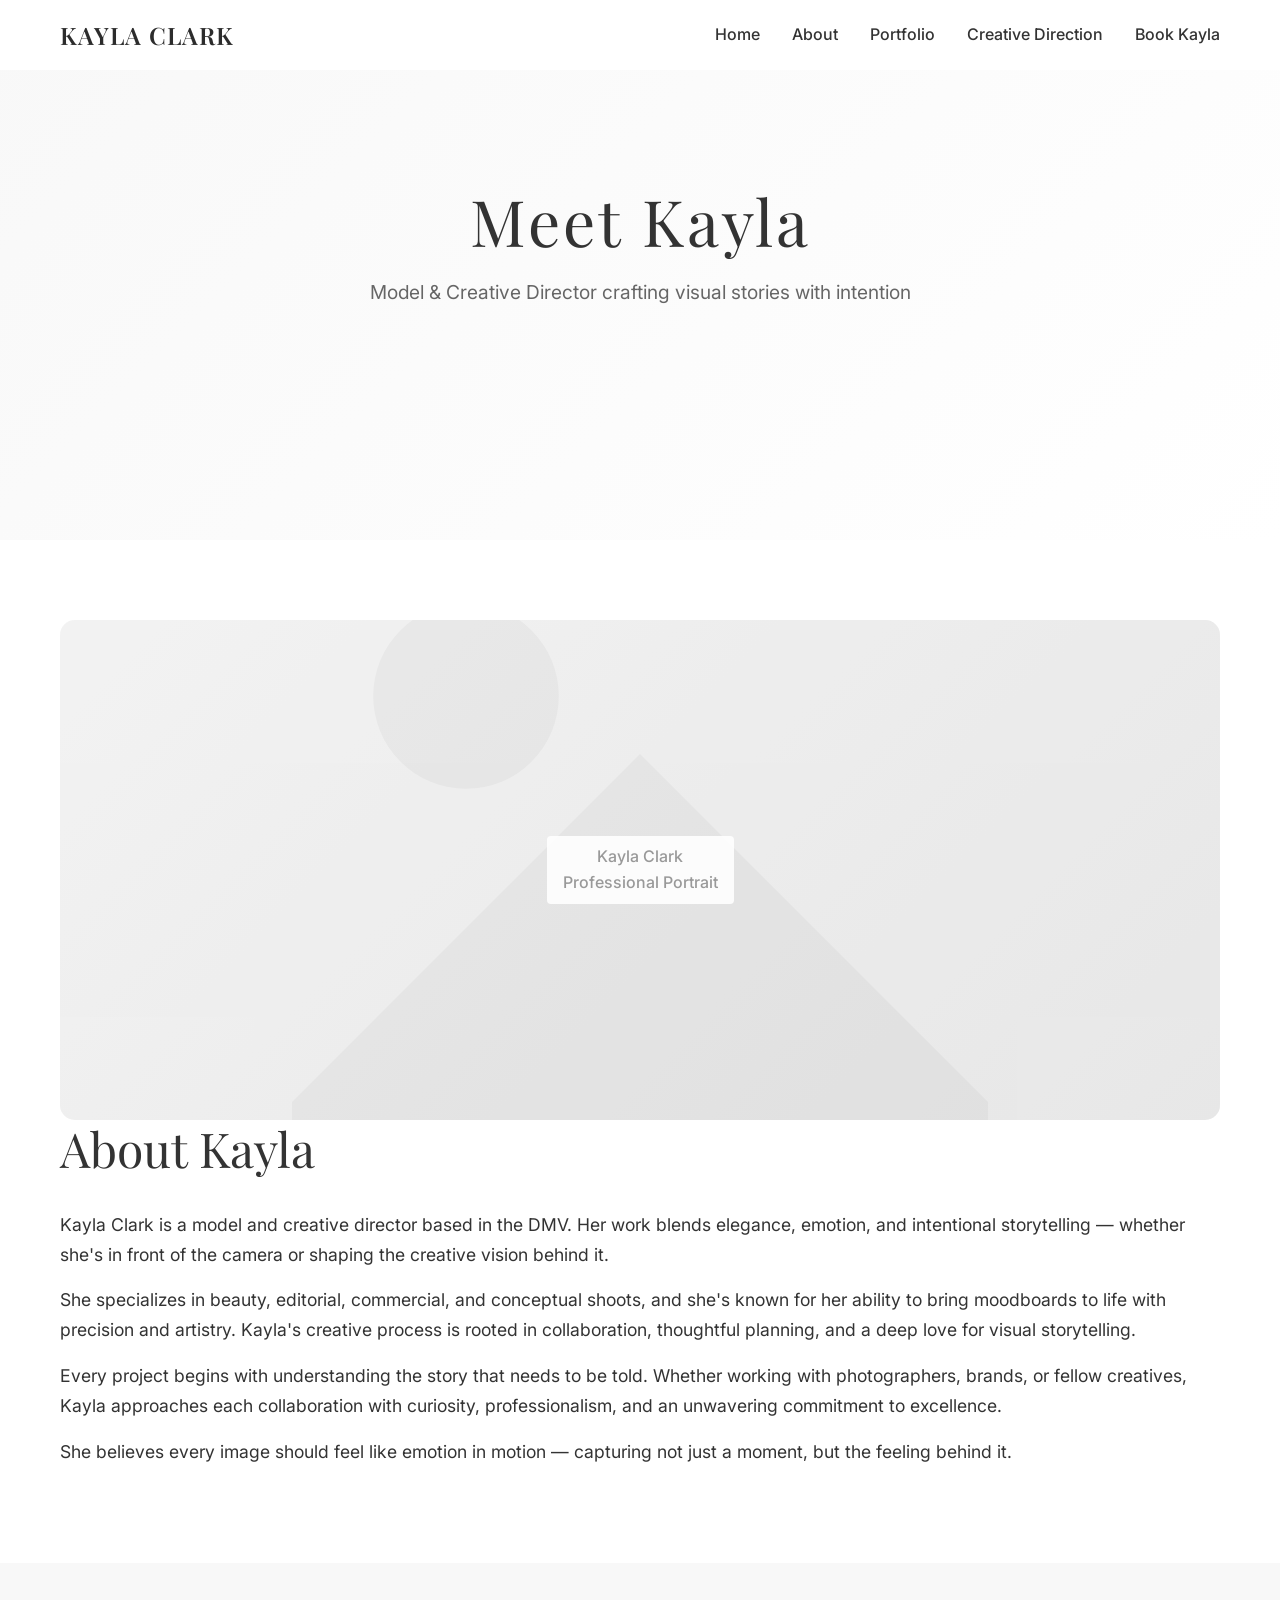
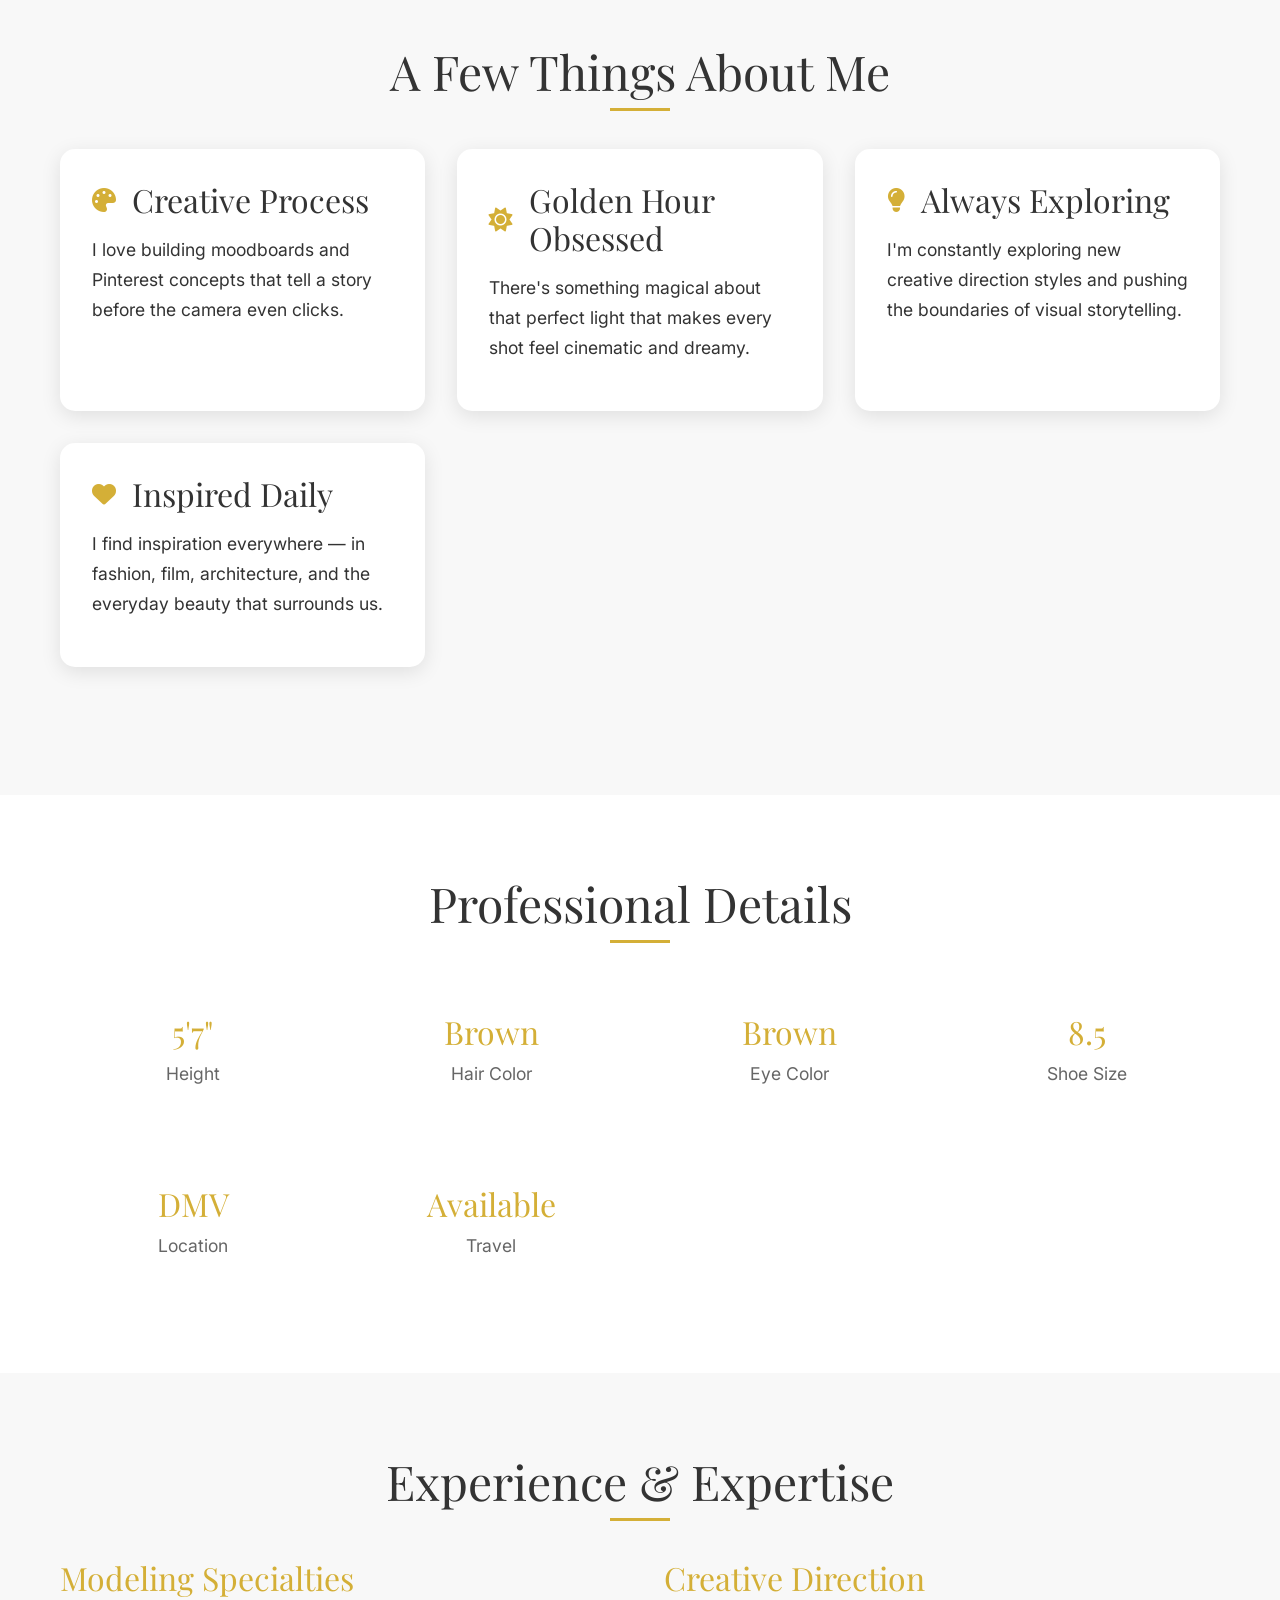
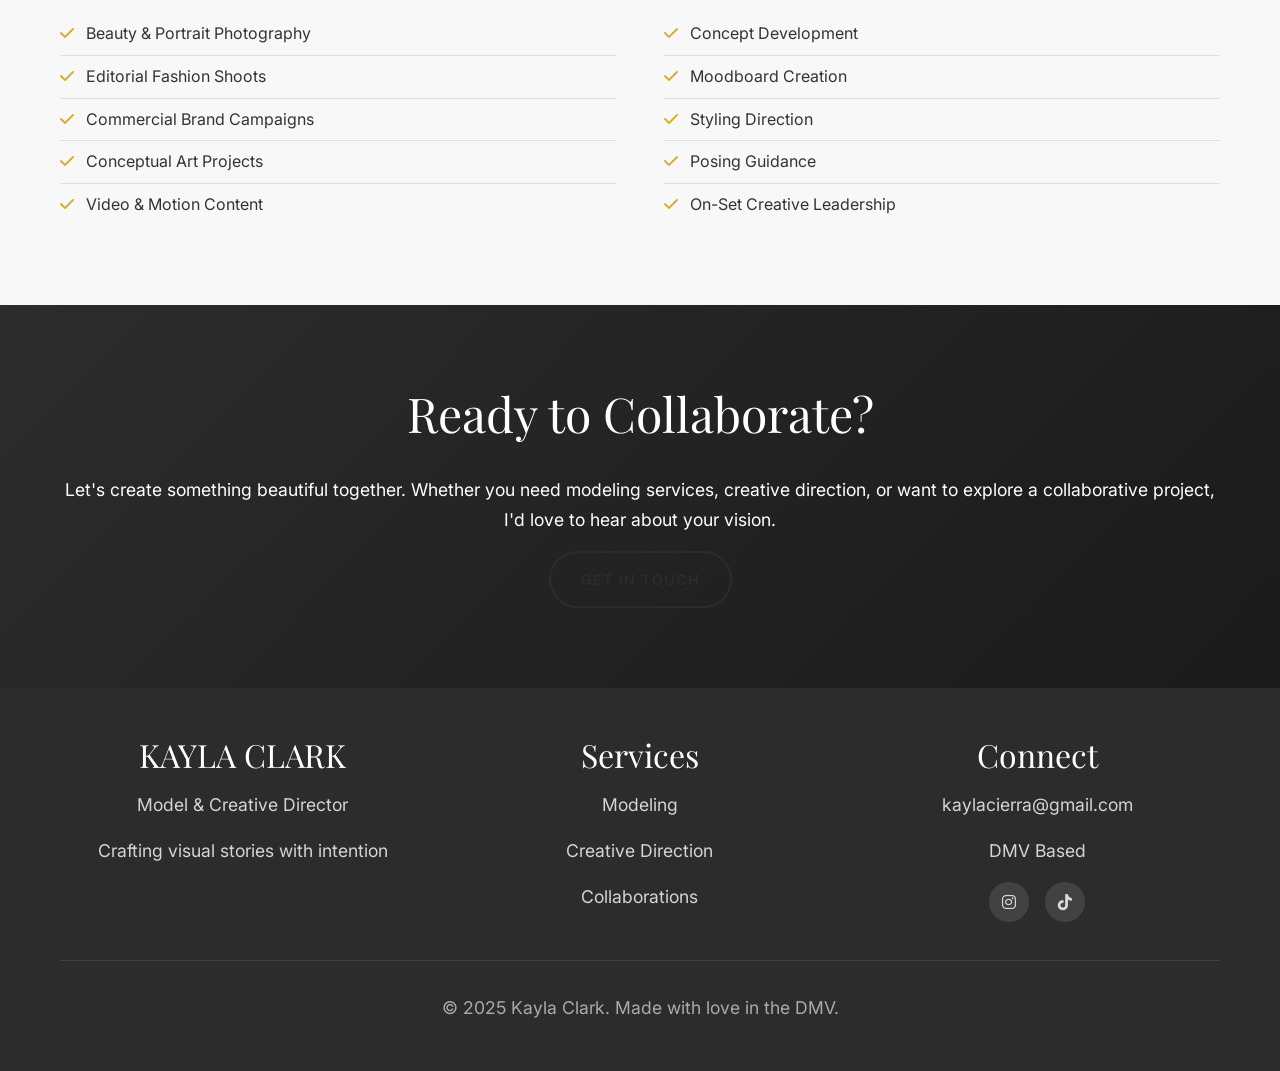
==== about.html @ c17584f4 "Add files via upload" ====
<!DOCTYPE html>
<html lang="en">
<head>
    <meta charset="UTF-8">
    <meta name="viewport" content="width=device-width, initial-scale=1.0">
    <title>About Kayla Clark - Model & Creative Director | DMV Based</title>
    <meta name="description" content="Meet Kayla Clark, a DMV-based model and creative director known for blending elegance, emotion, and intentional storytelling in every project.">
    
    <!-- Fonts -->
    <link rel="preconnect" href="https://fonts.googleapis.com">
    <link rel="preconnect" href="https://fonts.gstatic.com" crossorigin>
    <link href="https://fonts.googleapis.com/css2?family=Playfair+Display:wght@300;400;600;700&family=Inter:wght@300;400;500;600;700&display=swap" rel="stylesheet">
    
    <!-- Font Awesome -->
    <link rel="stylesheet" href="https://cdnjs.cloudflare.com/ajax/libs/font-awesome/6.4.0/css/all.min.css">
    
    <!-- GSAP -->
    <script src="https://cdnjs.cloudflare.com/ajax/libs/gsap/3.12.2/gsap.min.js"></script>
    <script src="https://cdnjs.cloudflare.com/ajax/libs/gsap/3.12.2/ScrollTrigger.min.js"></script>
    
    <!-- Styles -->
    <link rel="stylesheet" href="css/styles.css">
</head>
<body>
    <!-- Navigation -->
    <nav class="navbar">
        <div class="nav-container">
            <a href="index.html" class="logo">KAYLA CLARK</a>
            <ul class="nav-menu">
                <li><a href="index.html" class="nav-link">Home</a></li>
                <li><a href="about.html" class="nav-link active">About</a></li>
                <li><a href="portfolio.html" class="nav-link">Portfolio</a></li>
                <li><a href="creative-direction.html" class="nav-link">Creative Direction</a></li>
                <li><a href="index.html#contact" class="nav-link">Book Kayla</a></li>
            </ul>
            <div class="hamburger">
                <span></span>
                <span></span>
                <span></span>
            </div>
        </div>
    </nav>

    <!-- Hero Section -->
    <section class="hero" style="height: 60vh; background: linear-gradient(135deg, #f8f8f8 0%, #ffffff 100%);">
        <div class="hero-content">
            <h1 class="hero-title" style="font-size: clamp(2.5rem, 6vw, 4rem);">Meet Kayla</h1>
            <p class="hero-description">Model & Creative Director crafting visual stories with intention</p>
        </div>
    </section>

    <!-- About Content -->
    <section class="section">
        <div class="container">
            <div class="about-content fade-in">
                <div class="about-image">
                    <div class="placeholder-image" style="width: 100%; height: 500px;">
                        <span>Kayla Clark<br>Professional Portrait</span>
                    </div>
                </div>
                <div class="about-text">
                    <h2>About Kayla</h2>
                    <p>Kayla Clark is a model and creative director based in the DMV. Her work blends elegance, emotion, and intentional storytelling — whether she's in front of the camera or shaping the creative vision behind it.</p>
                    
                    <p>She specializes in beauty, editorial, commercial, and conceptual shoots, and she's known for her ability to bring moodboards to life with precision and artistry. Kayla's creative process is rooted in collaboration, thoughtful planning, and a deep love for visual storytelling.</p>
                    
                    <p>Every project begins with understanding the story that needs to be told. Whether working with photographers, brands, or fellow creatives, Kayla approaches each collaboration with curiosity, professionalism, and an unwavering commitment to excellence.</p>
                    
                    <p>She believes every image should feel like emotion in motion — capturing not just a moment, but the feeling behind it.</p>
                </div>
            </div>
        </div>
    </section>

    <!-- Fun Facts Section -->
    <section class="section" style="background: var(--secondary-color);">
        <div class="container">
            <div class="section-title fade-in">
                <h2>A Few Things About Me</h2>
            </div>
            <div class="fun-facts fade-in">
                <div style="display: grid; grid-template-columns: repeat(auto-fit, minmax(300px, 1fr)); gap: 2rem; margin-bottom: 3rem;">
                    <div style="background: white; padding: 2rem; border-radius: 15px; box-shadow: 0 5px 20px rgba(0,0,0,0.1);">
                        <div style="display: flex; align-items: center; margin-bottom: 1rem;">
                            <i class="fas fa-palette" style="font-size: 1.5rem; color: var(--accent-color); margin-right: 1rem;"></i>
                            <h3 style="margin: 0;">Creative Process</h3>
                        </div>
                        <p>I love building moodboards and Pinterest concepts that tell a story before the camera even clicks.</p>
                    </div>
                    
                    <div style="background: white; padding: 2rem; border-radius: 15px; box-shadow: 0 5px 20px rgba(0,0,0,0.1);">
                        <div style="display: flex; align-items: center; margin-bottom: 1rem;">
                            <i class="fas fa-sun" style="font-size: 1.5rem; color: var(--accent-color); margin-right: 1rem;"></i>
                            <h3 style="margin: 0;">Golden Hour Obsessed</h3>
                        </div>
                        <p>There's something magical about that perfect light that makes every shot feel cinematic and dreamy.</p>
                    </div>
                    
                    <div style="background: white; padding: 2rem; border-radius: 15px; box-shadow: 0 5px 20px rgba(0,0,0,0.1);">
                        <div style="display: flex; align-items: center; margin-bottom: 1rem;">
                            <i class="fas fa-lightbulb" style="font-size: 1.5rem; color: var(--accent-color); margin-right: 1rem;"></i>
                            <h3 style="margin: 0;">Always Exploring</h3>
                        </div>
                        <p>I'm constantly exploring new creative direction styles and pushing the boundaries of visual storytelling.</p>
                    </div>
                    
                    <div style="background: white; padding: 2rem; border-radius: 15px; box-shadow: 0 5px 20px rgba(0,0,0,0.1);">
                        <div style="display: flex; align-items: center; margin-bottom: 1rem;">
                            <i class="fas fa-heart" style="font-size: 1.5rem; color: var(--accent-color); margin-right: 1rem;"></i>
                            <h3 style="margin: 0;">Inspired Daily</h3>
                        </div>
                        <p>I find inspiration everywhere — in fashion, film, architecture, and the everyday beauty that surrounds us.</p>
                    </div>
                </div>
            </div>
        </div>
    </section>

    <!-- Stats Section -->
    <section class="section">
        <div class="container">
            <div class="section-title fade-in">
                <h2>Professional Details</h2>
            </div>
            <div class="stats-grid fade-in">
                <div style="display: grid; grid-template-columns: repeat(auto-fit, minmax(250px, 1fr)); gap: 2rem; text-align: center;">
                    <div style="padding: 2rem;">
                        <h3 style="color: var(--accent-color); font-size: 2rem; margin-bottom: 0.5rem;">5'7"</h3>
                        <p style="color: var(--text-light); margin: 0;">Height</p>
                    </div>
                    <div style="padding: 2rem;">
                        <h3 style="color: var(--accent-color); font-size: 2rem; margin-bottom: 0.5rem;">Brown</h3>
                        <p style="color: var(--text-light); margin: 0;">Hair Color</p>
                    </div>
                    <div style="padding: 2rem;">
                        <h3 style="color: var(--accent-color); font-size: 2rem; margin-bottom: 0.5rem;">Brown</h3>
                        <p style="color: var(--text-light); margin: 0;">Eye Color</p>
                    </div>
                    <div style="padding: 2rem;">
                        <h3 style="color: var(--accent-color); font-size: 2rem; margin-bottom: 0.5rem;">8.5</h3>
                        <p style="color: var(--text-light); margin: 0;">Shoe Size</p>
                    </div>
                    <div style="padding: 2rem;">
                        <h3 style="color: var(--accent-color); font-size: 2rem; margin-bottom: 0.5rem;">DMV</h3>
                        <p style="color: var(--text-light); margin: 0;">Location</p>
                    </div>
                    <div style="padding: 2rem;">
                        <h3 style="color: var(--accent-color); font-size: 2rem; margin-bottom: 0.5rem;">Available</h3>
                        <p style="color: var(--text-light); margin: 0;">Travel</p>
                    </div>
                </div>
            </div>
        </div>
    </section>

    <!-- Experience Section -->
    <section class="section" style="background: var(--secondary-color);">
        <div class="container">
            <div class="section-title fade-in">
                <h2>Experience & Expertise</h2>
            </div>
            <div class="experience-content fade-in">
                <div style="display: grid; grid-template-columns: repeat(auto-fit, minmax(300px, 1fr)); gap: 3rem;">
                    <div>
                        <h3 style="color: var(--accent-color); margin-bottom: 1rem;">Modeling Specialties</h3>
                        <ul style="list-style: none; padding: 0;">
                            <li style="padding: 0.5rem 0; border-bottom: 1px solid #e0e0e0;">
                                <i class="fas fa-check" style="color: var(--accent-color); margin-right: 0.5rem;"></i>
                                Beauty & Portrait Photography
                            </li>
                            <li style="padding: 0.5rem 0; border-bottom: 1px solid #e0e0e0;">
                                <i class="fas fa-check" style="color: var(--accent-color); margin-right: 0.5rem;"></i>
                                Editorial Fashion Shoots
                            </li>
                            <li style="padding: 0.5rem 0; border-bottom: 1px solid #e0e0e0;">
                                <i class="fas fa-check" style="color: var(--accent-color); margin-right: 0.5rem;"></i>
                                Commercial Brand Campaigns
                            </li>
                            <li style="padding: 0.5rem 0; border-bottom: 1px solid #e0e0e0;">
                                <i class="fas fa-check" style="color: var(--accent-color); margin-right: 0.5rem;"></i>
                                Conceptual Art Projects
                            </li>
                            <li style="padding: 0.5rem 0;">
                                <i class="fas fa-check" style="color: var(--accent-color); margin-right: 0.5rem;"></i>
                                Video & Motion Content
                            </li>
                        </ul>
                    </div>
                    
                    <div>
                        <h3 style="color: var(--accent-color); margin-bottom: 1rem;">Creative Direction</h3>
                        <ul style="list-style: none; padding: 0;">
                            <li style="padding: 0.5rem 0; border-bottom: 1px solid #e0e0e0;">
                                <i class="fas fa-check" style="color: var(--accent-color); margin-right: 0.5rem;"></i>
                                Concept Development
                            </li>
                            <li style="padding: 0.5rem 0; border-bottom: 1px solid #e0e0e0;">
                                <i class="fas fa-check" style="color: var(--accent-color); margin-right: 0.5rem;"></i>
                                Moodboard Creation
                            </li>
                            <li style="padding: 0.5rem 0; border-bottom: 1px solid #e0e0e0;">
                                <i class="fas fa-check" style="color: var(--accent-color); margin-right: 0.5rem;"></i>
                                Styling Direction
                            </li>
                            <li style="padding: 0.5rem 0; border-bottom: 1px solid #e0e0e0;">
                                <i class="fas fa-check" style="color: var(--accent-color); margin-right: 0.5rem;"></i>
                                Posing Guidance
                            </li>
                            <li style="padding: 0.5rem 0;">
                                <i class="fas fa-check" style="color: var(--accent-color); margin-right: 0.5rem;"></i>
                                On-Set Creative Leadership
                            </li>
                        </ul>
                    </div>
                </div>
            </div>
        </div>
    </section>

    <!-- Call to Action -->
    <section class="section cta">
        <div class="container">
            <div class="fade-in">
                <h2>Ready to Collaborate?</h2>
                <p>Let's create something beautiful together. Whether you need modeling services, creative direction, or want to explore a collaborative project, I'd love to hear about your vision.</p>
                <a href="index.html#contact" class="btn btn-outline">Get In Touch</a>
            </div>
        </div>
    </section>

    <!-- Footer -->
    <footer class="footer">
        <div class="container">
            <div class="footer-content">
                <div class="footer-section">
                    <h3>KAYLA CLARK</h3>
                    <p>Model & Creative Director</p>
                    <p>Crafting visual stories with intention</p>
                </div>
                <div class="footer-section">
                    <h3>Services</h3>
                    <p><a href="portfolio.html">Modeling</a></p>
                    <p><a href="creative-direction.html">Creative Direction</a></p>
                    <p><a href="index.html#contact">Collaborations</a></p>
                </div>
                <div class="footer-section">
                    <h3>Connect</h3>
                    <p><a href="mailto:kaylacierra@gmail.com">kaylacierra@gmail.com</a></p>
                    <p>DMV Based</p>
                    <div class="social-links">
                        <a href="https://instagram.com/kaylacierra" target="_blank" class="social-link">
                            <i class="fab fa-instagram"></i>
                        </a>
                        <a href="https://tiktok.com/@kaylacierra" target="_blank" class="social-link">
                            <i class="fab fa-tiktok"></i>
                        </a>
                    </div>
                </div>
            </div>
            <div class="footer-bottom">
                <p>&copy; 2025 Kayla Clark. Made with love in the DMV.</p>
            </div>
        </div>
    </footer>

    <!-- JavaScript -->
    <script src="js/main.js"></script>
</body>
</html>
---- css/styles.css ----
/* Kayla Clark - Model & Creative Director Website Styles */

/* CSS Reset and Base Styles */
* {
    margin: 0;
    padding: 0;
    box-sizing: border-box;
}

:root {
    /* Color Palette - Elegant and Modern */
    --primary-color: #2c2c2c;
    --secondary-color: #f8f8f8;
    --accent-color: #d4af37;
    --text-dark: #333;
    --text-light: #666;
    --white: #ffffff;
    --black: #000000;
    
    /* Typography */
    --font-primary: 'Playfair Display', serif;
    --font-secondary: 'Inter', sans-serif;
    
    /* Spacing */
    --section-padding: 80px 0;
    --container-padding: 0 20px;
    
    /* Transitions */
    --transition-smooth: all 0.3s cubic-bezier(0.4, 0, 0.2, 1);
    --transition-slow: all 0.6s cubic-bezier(0.4, 0, 0.2, 1);
}

/* Typography */
body {
    font-family: var(--font-secondary);
    line-height: 1.6;
    color: var(--text-dark);
    overflow-x: hidden;
}

h1, h2, h3, h4, h5, h6 {
    font-family: var(--font-primary);
    font-weight: 400;
    line-height: 1.2;
    margin-bottom: 1rem;
}

h1 { font-size: clamp(2.5rem, 5vw, 4rem); }
h2 { font-size: clamp(2rem, 4vw, 3rem); }
h3 { font-size: clamp(1.5rem, 3vw, 2rem); }

p {
    margin-bottom: 1rem;
    font-size: 1.1rem;
    line-height: 1.7;
}

/* Smooth Scrolling */
html {
    scroll-behavior: smooth;
}

/* Container */
.container {
    max-width: 1200px;
    margin: 0 auto;
    padding: var(--container-padding);
}

/* Navigation */
.navbar {
    position: fixed;
    top: 0;
    width: 100%;
    background: rgba(255, 255, 255, 0.95);
    backdrop-filter: blur(10px);
    z-index: 1000;
    transition: var(--transition-smooth);
    padding: 1rem 0;
}

.navbar.scrolled {
    background: rgba(255, 255, 255, 0.98);
    box-shadow: 0 2px 20px rgba(0, 0, 0, 0.1);
}

.nav-container {
    display: flex;
    justify-content: space-between;
    align-items: center;
    max-width: 1200px;
    margin: 0 auto;
    padding: 0 20px;
}

.logo {
    font-family: var(--font-primary);
    font-size: 1.5rem;
    font-weight: 600;
    color: var(--primary-color);
    text-decoration: none;
    letter-spacing: 1px;
}

.nav-menu {
    display: flex;
    list-style: none;
    gap: 2rem;
}

.nav-link {
    text-decoration: none;
    color: var(--text-dark);
    font-weight: 500;
    transition: var(--transition-smooth);
    position: relative;
}

.nav-link:hover {
    color: var(--accent-color);
}

.nav-link::after {
    content: '';
    position: absolute;
    bottom: -5px;
    left: 0;
    width: 0;
    height: 2px;
    background: var(--accent-color);
    transition: var(--transition-smooth);
}

.nav-link:hover::after {
    width: 100%;
}

/* Mobile Menu */
.hamburger {
    display: none;
    flex-direction: column;
    cursor: pointer;
    gap: 4px;
}

.hamburger span {
    width: 25px;
    height: 3px;
    background: var(--primary-color);
    transition: var(--transition-smooth);
}

/* Hero Section */
.hero {
    height: 100vh;
    display: flex;
    align-items: center;
    justify-content: center;
    position: relative;
    background: linear-gradient(135deg, var(--secondary-color) 0%, #ffffff 100%);
    overflow: hidden;
}

.hero-content {
    text-align: center;
    z-index: 2;
    max-width: 800px;
    padding: 0 20px;
}

.hero-title {
    font-size: clamp(3rem, 8vw, 6rem);
    font-weight: 300;
    letter-spacing: 3px;
    margin-bottom: 1rem;
    opacity: 0;
    transform: translateY(50px);
    animation: fadeInUp 1s ease-out 0.5s forwards;
}

.hero-subtitle {
    font-size: clamp(1.2rem, 3vw, 1.8rem);
    color: var(--text-light);
    margin-bottom: 1rem;
    opacity: 0;
    transform: translateY(30px);
    animation: fadeInUp 1s ease-out 0.8s forwards;
}

.hero-description {
    font-size: 1.2rem;
    color: var(--text-light);
    margin-bottom: 3rem;
    opacity: 0;
    transform: translateY(30px);
    animation: fadeInUp 1s ease-out 1.1s forwards;
}

.hero-buttons {
    display: flex;
    gap: 1.5rem;
    justify-content: center;
    flex-wrap: wrap;
    opacity: 0;
    transform: translateY(30px);
    animation: fadeInUp 1s ease-out 1.4s forwards;
}

/* Buttons */
.btn {
    display: inline-block;
    padding: 15px 30px;
    text-decoration: none;
    border-radius: 50px;
    font-weight: 600;
    text-transform: uppercase;
    letter-spacing: 1px;
    transition: var(--transition-smooth);
    border: 2px solid transparent;
    cursor: pointer;
    font-size: 0.9rem;
}

.btn-primary {
    background: var(--primary-color);
    color: var(--white);
    border-color: var(--primary-color);
}

.btn-primary:hover {
    background: transparent;
    color: var(--primary-color);
    transform: translateY(-2px);
    box-shadow: 0 10px 30px rgba(44, 44, 44, 0.3);
}

.btn-outline {
    background: transparent;
    color: var(--primary-color);
    border-color: var(--primary-color);
}

.btn-outline:hover {
    background: var(--primary-color);
    color: var(--white);
    transform: translateY(-2px);
    box-shadow: 0 10px 30px rgba(44, 44, 44, 0.3);
}

/* Sections */
.section {
    padding: var(--section-padding);
}

.section-title {
    text-align: center;
    margin-bottom: 3rem;
    position: relative;
}

.section-title::after {
    content: '';
    position: absolute;
    bottom: -10px;
    left: 50%;
    transform: translateX(-50%);
    width: 60px;
    height: 3px;
    background: var(--accent-color);
}

/* Featured Work Grid */
.work-grid {
    display: grid;
    grid-template-columns: repeat(auto-fit, minmax(300px, 1fr));
    gap: 2rem;
    margin-bottom: 3rem;
}

.work-item {
    position: relative;
    overflow: hidden;
    border-radius: 10px;
    aspect-ratio: 4/5;
    cursor: pointer;
    transition: var(--transition-smooth);
}

.work-item:hover {
    transform: translateY(-10px);
    box-shadow: 0 20px 40px rgba(0, 0, 0, 0.2);
}

.work-item img {
    width: 100%;
    height: 100%;
    object-fit: cover;
    transition: var(--transition-slow);
}

.work-item:hover img {
    transform: scale(1.1);
}

.work-overlay {
    position: absolute;
    top: 0;
    left: 0;
    right: 0;
    bottom: 0;
    background: linear-gradient(to bottom, transparent 0%, rgba(0, 0, 0, 0.8) 100%);
    display: flex;
    align-items: flex-end;
    padding: 2rem;
    opacity: 0;
    transition: var(--transition-smooth);
}

.work-item:hover .work-overlay {
    opacity: 1;
}

.work-info h3 {
    color: var(--white);
    margin-bottom: 0.5rem;
}

.work-info p {
    color: rgba(255, 255, 255, 0.8);
    font-size: 0.9rem;
}

/* About Preview */
.about-preview {
    background: var(--secondary-color);
}

.about-content {
    display: grid;
    grid-template-columns: 1fr 1fr;
    gap: 4rem;
    align-items: center;
}

.about-text h2 {
    margin-bottom: 2rem;
}

.about-image {
    position: relative;
    overflow: hidden;
    border-radius: 15px;
}

.about-image img {
    width: 100%;
    height: 500px;
    object-fit: cover;
    transition: var(--transition-slow);
}

.about-image:hover img {
    transform: scale(1.05);
}

/* Creative Direction Preview */
.creative-preview {
    text-align: center;
}

.creative-content {
    max-width: 600px;
    margin: 0 auto;
}

/* Call to Action */
.cta {
    background: linear-gradient(135deg, var(--primary-color) 0%, #1a1a1a 100%);
    color: var(--white);
    text-align: center;
}

.cta h2 {
    color: var(--white);
    margin-bottom: 2rem;
}

/* Footer */
.footer {
    background: var(--primary-color);
    color: var(--white);
    text-align: center;
    padding: 3rem 0 2rem;
}

.footer-content {
    display: grid;
    grid-template-columns: repeat(auto-fit, minmax(250px, 1fr));
    gap: 2rem;
    margin-bottom: 2rem;
}

.footer-section h3 {
    color: var(--white);
    margin-bottom: 1rem;
}

.footer-section p,
.footer-section a {
    color: rgba(255, 255, 255, 0.8);
    text-decoration: none;
    transition: var(--transition-smooth);
}

.footer-section a:hover {
    color: var(--accent-color);
}

.social-links {
    display: flex;
    gap: 1rem;
    justify-content: center;
    margin-top: 1rem;
}

.social-link {
    display: inline-block;
    width: 40px;
    height: 40px;
    background: rgba(255, 255, 255, 0.1);
    border-radius: 50%;
    display: flex;
    align-items: center;
    justify-content: center;
    transition: var(--transition-smooth);
}

.social-link:hover {
    background: var(--accent-color);
    transform: translateY(-3px);
}

.footer-bottom {
    border-top: 1px solid rgba(255, 255, 255, 0.1);
    padding-top: 2rem;
    color: rgba(255, 255, 255, 0.6);
}

/* Animations */
@keyframes fadeInUp {
    to {
        opacity: 1;
        transform: translateY(0);
    }
}

@keyframes fadeIn {
    to {
        opacity: 1;
    }
}

/* Scroll Animations */
.fade-in {
    opacity: 0;
    transform: translateY(30px);
    transition: var(--transition-slow);
}

.fade-in.visible {
    opacity: 1;
    transform: translateY(0);
}

/* Responsive Design */
@media (max-width: 768px) {
    .hamburger {
        display: flex;
    }
    
    .nav-menu {
        position: fixed;
        top: 100%;
        left: 0;
        width: 100%;
        background: var(--white);
        flex-direction: column;
        padding: 2rem;
        box-shadow: 0 5px 20px rgba(0, 0, 0, 0.1);
        transform: translateY(-100%);
        opacity: 0;
        visibility: hidden;
        transition: var(--transition-smooth);
    }
    
    .nav-menu.active {
        transform: translateY(0);
        opacity: 1;
        visibility: visible;
    }
    
    .hero-buttons {
        flex-direction: column;
        align-items: center;
    }
    
    .about-content {
        grid-template-columns: 1fr;
        gap: 2rem;
    }
    
    .work-grid {
        grid-template-columns: 1fr;
    }
    
    .footer-content {
        grid-template-columns: 1fr;
        text-align: center;
    }
}

@media (max-width: 480px) {
    :root {
        --container-padding: 0 15px;
        --section-padding: 60px 0;
    }
    
    .hero-title {
        letter-spacing: 1px;
    }
    
    .btn {
        padding: 12px 25px;
        font-size: 0.8rem;
    }
}

/* Portfolio Gallery Styles */
.portfolio-grid {
    display: grid;
    grid-template-columns: repeat(auto-fit, minmax(350px, 1fr));
    gap: 2rem;
    margin-bottom: 3rem;
}

.portfolio-item {
    position: relative;
    overflow: hidden;
    border-radius: 15px;
    aspect-ratio: 3/4;
    cursor: pointer;
    transition: var(--transition-smooth);
    background: var(--secondary-color);
}

.portfolio-item:hover {
    transform: translateY(-5px);
    box-shadow: 0 15px 35px rgba(0, 0, 0, 0.15);
}

.portfolio-item img {
    width: 100%;
    height: 100%;
    object-fit: cover;
    transition: var(--transition-slow);
}

.portfolio-item:hover img {
    transform: scale(1.08);
}

/* Lightbox Modal */
.lightbox {
    display: none;
    position: fixed;
    top: 0;
    left: 0;
    width: 100%;
    height: 100%;
    background: rgba(0, 0, 0, 0.9);
    z-index: 2000;
    justify-content: center;
    align-items: center;
}

.lightbox.active {
    display: flex;
}

.lightbox-content {
    position: relative;
    max-width: 90%;
    max-height: 90%;
}

.lightbox img {
    width: 100%;
    height: 100%;
    object-fit: contain;
    border-radius: 10px;
}

.lightbox-close {
    position: absolute;
    top: -40px;
    right: 0;
    color: var(--white);
    font-size: 2rem;
    cursor: pointer;
    transition: var(--transition-smooth);
}

.lightbox-close:hover {
    color: var(--accent-color);
}

/* Contact Form */
.contact-form {
    max-width: 600px;
    margin: 0 auto;
    background: var(--white);
    padding: 3rem;
    border-radius: 15px;
    box-shadow: 0 10px 30px rgba(0, 0, 0, 0.1);
}

.form-group {
    margin-bottom: 2rem;
}

.form-group label {
    display: block;
    margin-bottom: 0.5rem;
    font-weight: 600;
    color: var(--text-dark);
}

.form-group input,
.form-group select,
.form-group textarea {
    width: 100%;
    padding: 15px;
    border: 2px solid #e0e0e0;
    border-radius: 8px;
    font-size: 1rem;
    transition: var(--transition-smooth);
    font-family: var(--font-secondary);
}

.form-group input:focus,
.form-group select:focus,
.form-group textarea:focus {
    outline: none;
    border-color: var(--accent-color);
    box-shadow: 0 0 0 3px rgba(212, 175, 55, 0.1);
}

.form-group textarea {
    resize: vertical;
    min-height: 120px;
}

/* Loading Animation */
.loading {
    display: inline-block;
    width: 20px;
    height: 20px;
    border: 3px solid rgba(255, 255, 255, 0.3);
    border-radius: 50%;
    border-top-color: var(--white);
    animation: spin 1s ease-in-out infinite;
}

@keyframes spin {
    to {
        transform: rotate(360deg);
    }
}

/* Video Background */
.video-background {
    position: absolute;
    top: 0;
    left: 0;
    width: 100%;
    height: 100%;
    overflow: hidden;
    z-index: 1;
}

.video-background video {
    width: 100%;
    height: 100%;
    object-fit: cover;
    opacity: 0.3;
}

/* Image Placeholders */
.placeholder-image {
    background: linear-gradient(135deg, #f0f0f0 0%, #e0e0e0 100%);
    display: flex;
    align-items: center;
    justify-content: center;
    color: #999;
    font-size: 1rem;
    text-align: center;
    position: relative;
    overflow: hidden;
}

.placeholder-image::before {
    content: '';
    position: absolute;
    top: 0;
    left: 0;
    right: 0;
    bottom: 0;
    background: url('data:image/svg+xml,<svg xmlns="http://www.w3.org/2000/svg" viewBox="0 0 100 100"><rect width="100" height="100" fill="%23f8f8f8"/><circle cx="35" cy="35" r="8" fill="%23ddd"/><polygon points="20,70 50,40 80,70 80,80 20,80" fill="%23ddd"/></svg>') center/cover;
    opacity: 0.3;
}

.placeholder-image span {
    position: relative;
    z-index: 1;
    background: rgba(255,255,255,0.9);
    padding: 0.5rem 1rem;
    border-radius: 4px;
    font-weight: 500;
}

/* Utility Classes */
.text-center { text-align: center; }
.text-left { text-align: left; }
.text-right { text-align: right; }

.mb-1 { margin-bottom: 1rem; }
.mb-2 { margin-bottom: 2rem; }
.mb-3 { margin-bottom: 3rem; }

.mt-1 { margin-top: 1rem; }
.mt-2 { margin-top: 2rem; }
.mt-3 { margin-top: 3rem; }

.hidden { display: none; }
.visible { display: block; }
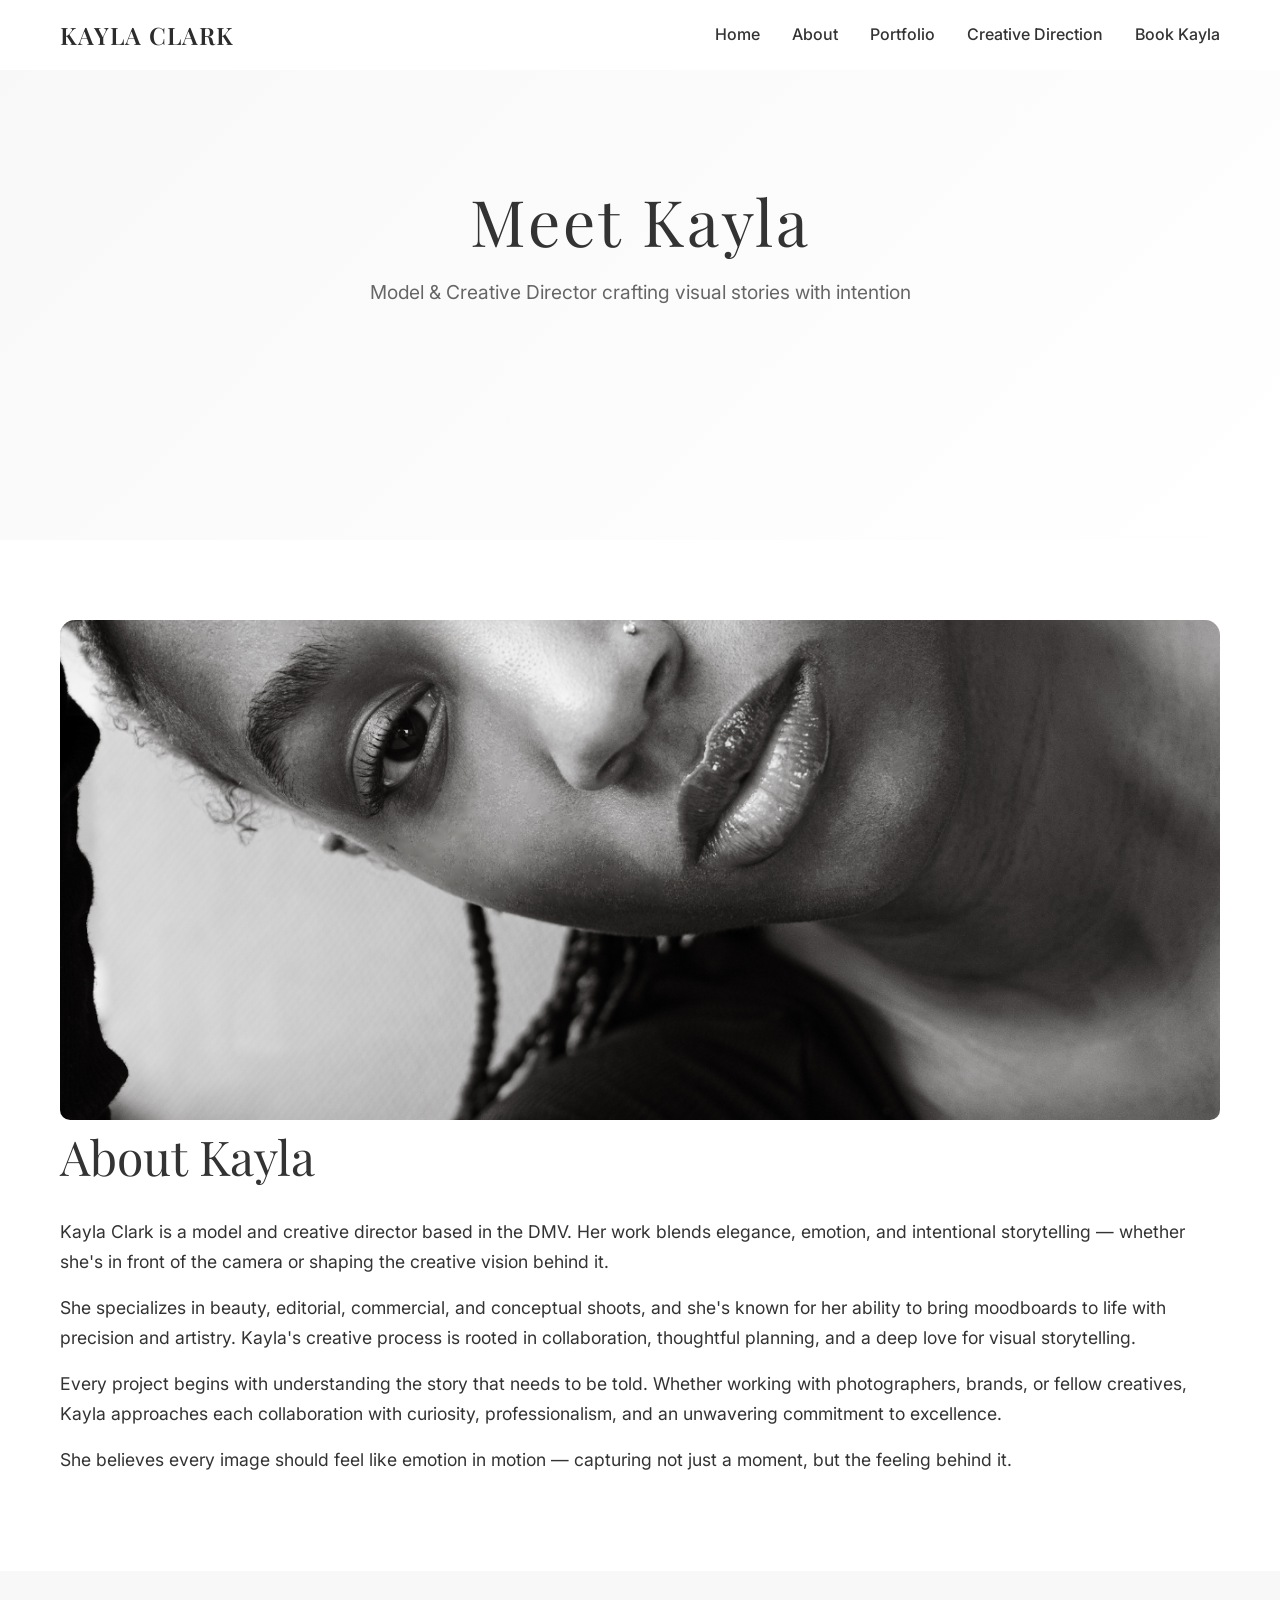
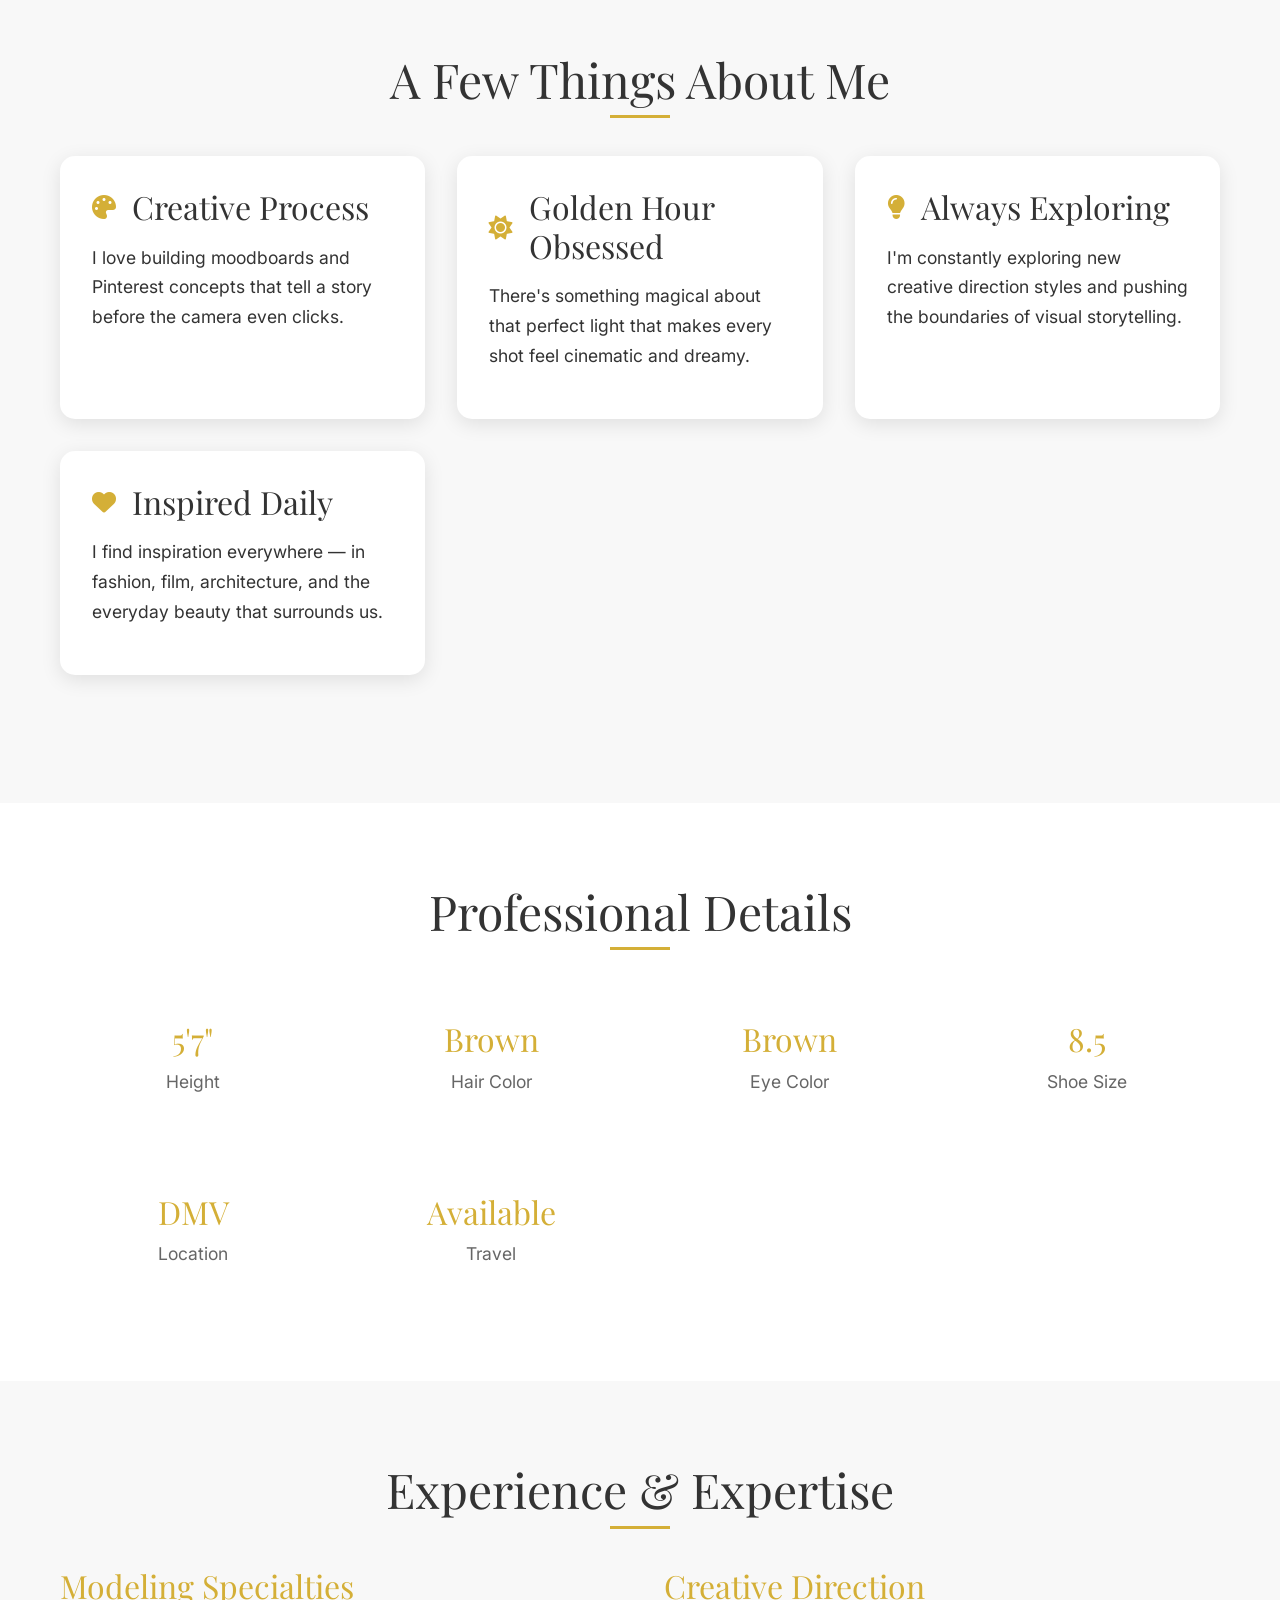
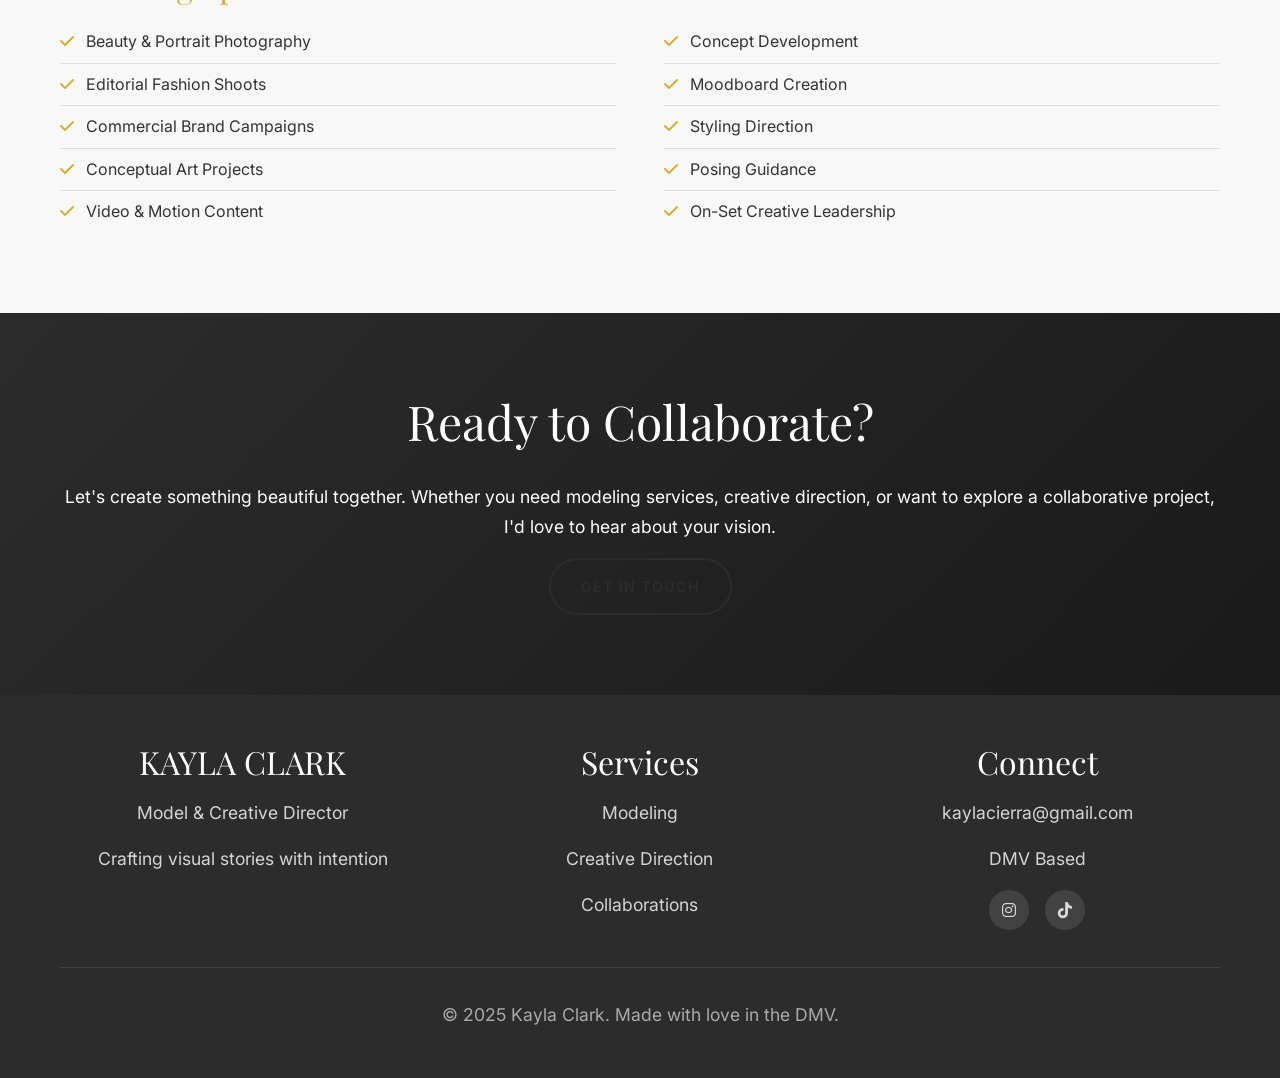
==== commit 3fc446b9: "Replace placeholder divs with actual img tags for all pages Co-authored-by: curtpdc <251252679+curtp" ====
--- a/about.html
+++ b/about.html
@@ -54,9 +54,7 @@
         <div class="container">
             <div class="about-content fade-in">
                 <div class="about-image">
-                    <div class="placeholder-image" style="width: 100%; height: 500px;">
-                        <span>Kayla Clark<br>Professional Portrait</span>
-                    </div>
+                    <img src="images/portfolio/IMG_8813.PNG" alt="Kayla Clark - Professional Portrait" style="width: 100%; height: 500px; object-fit: cover; border-radius: 10px;">
                 </div>
                 <div class="about-text">
                     <h2>About Kayla</h2>
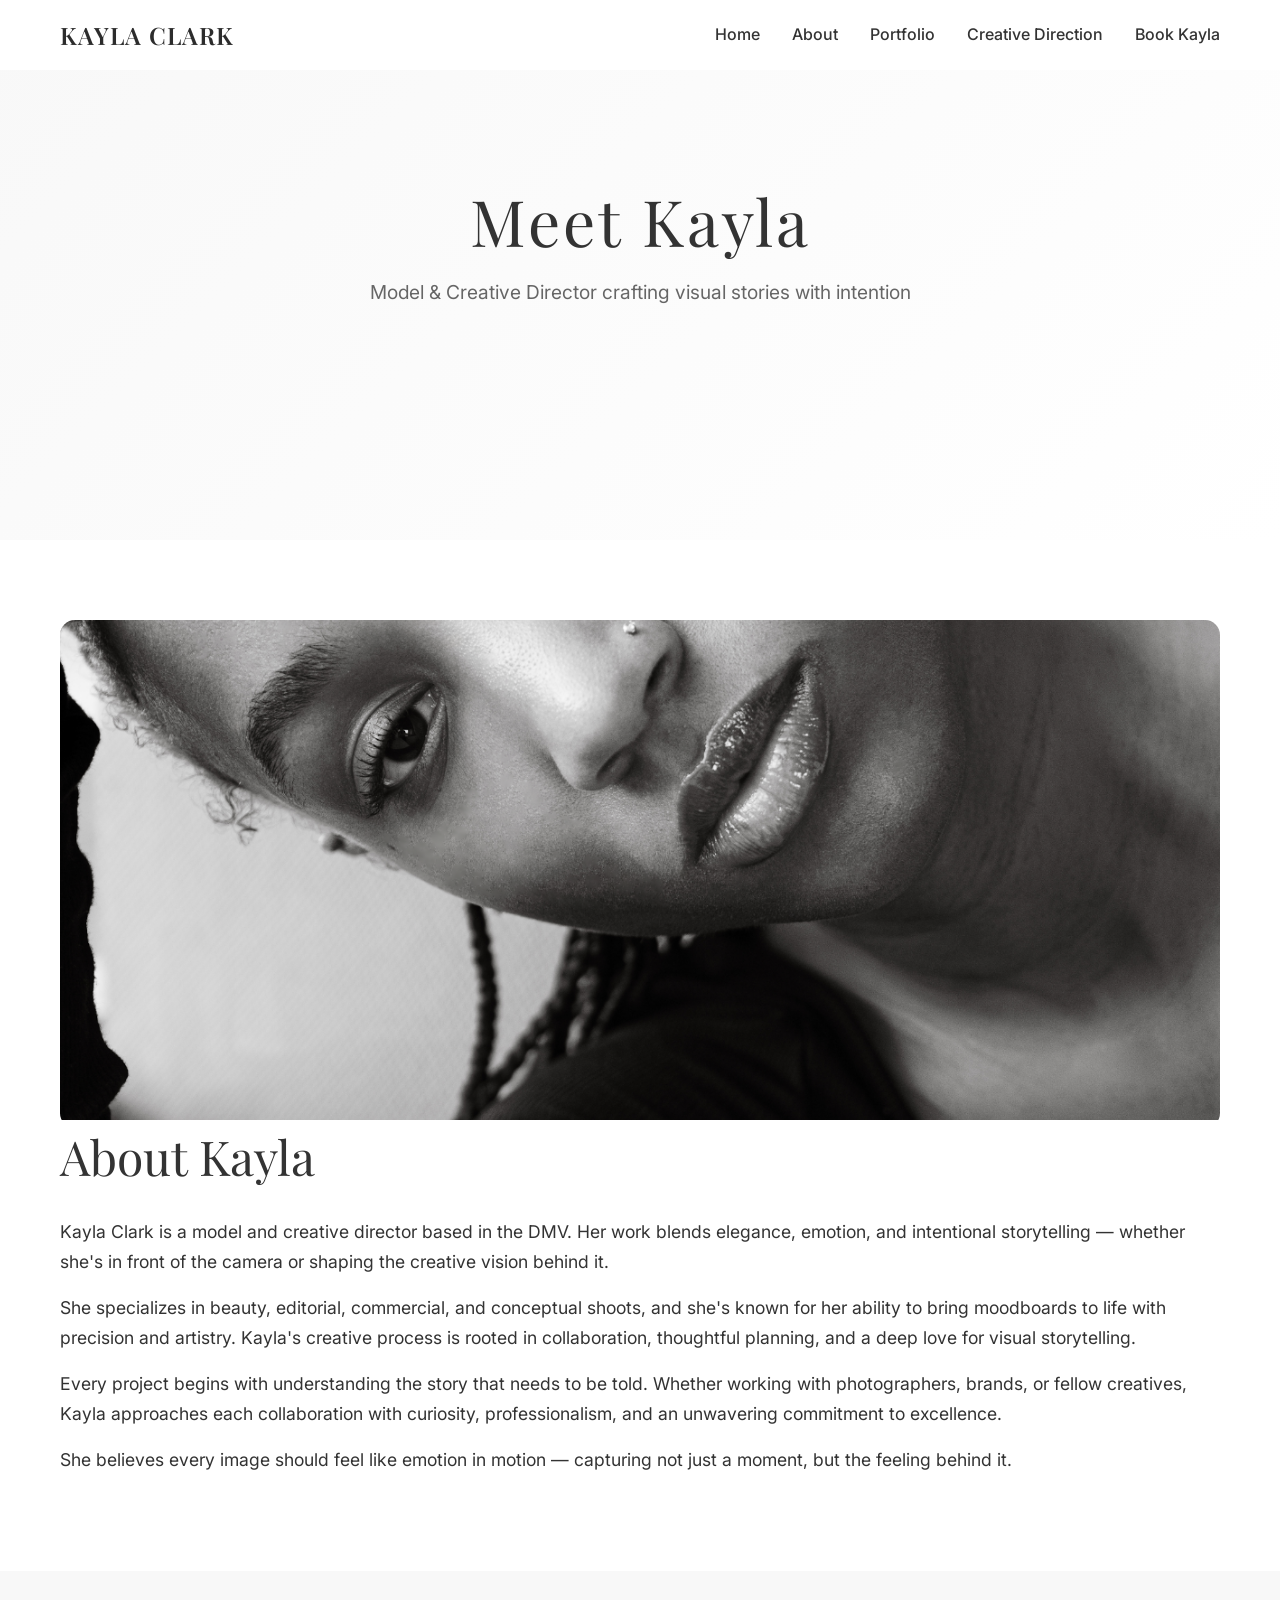
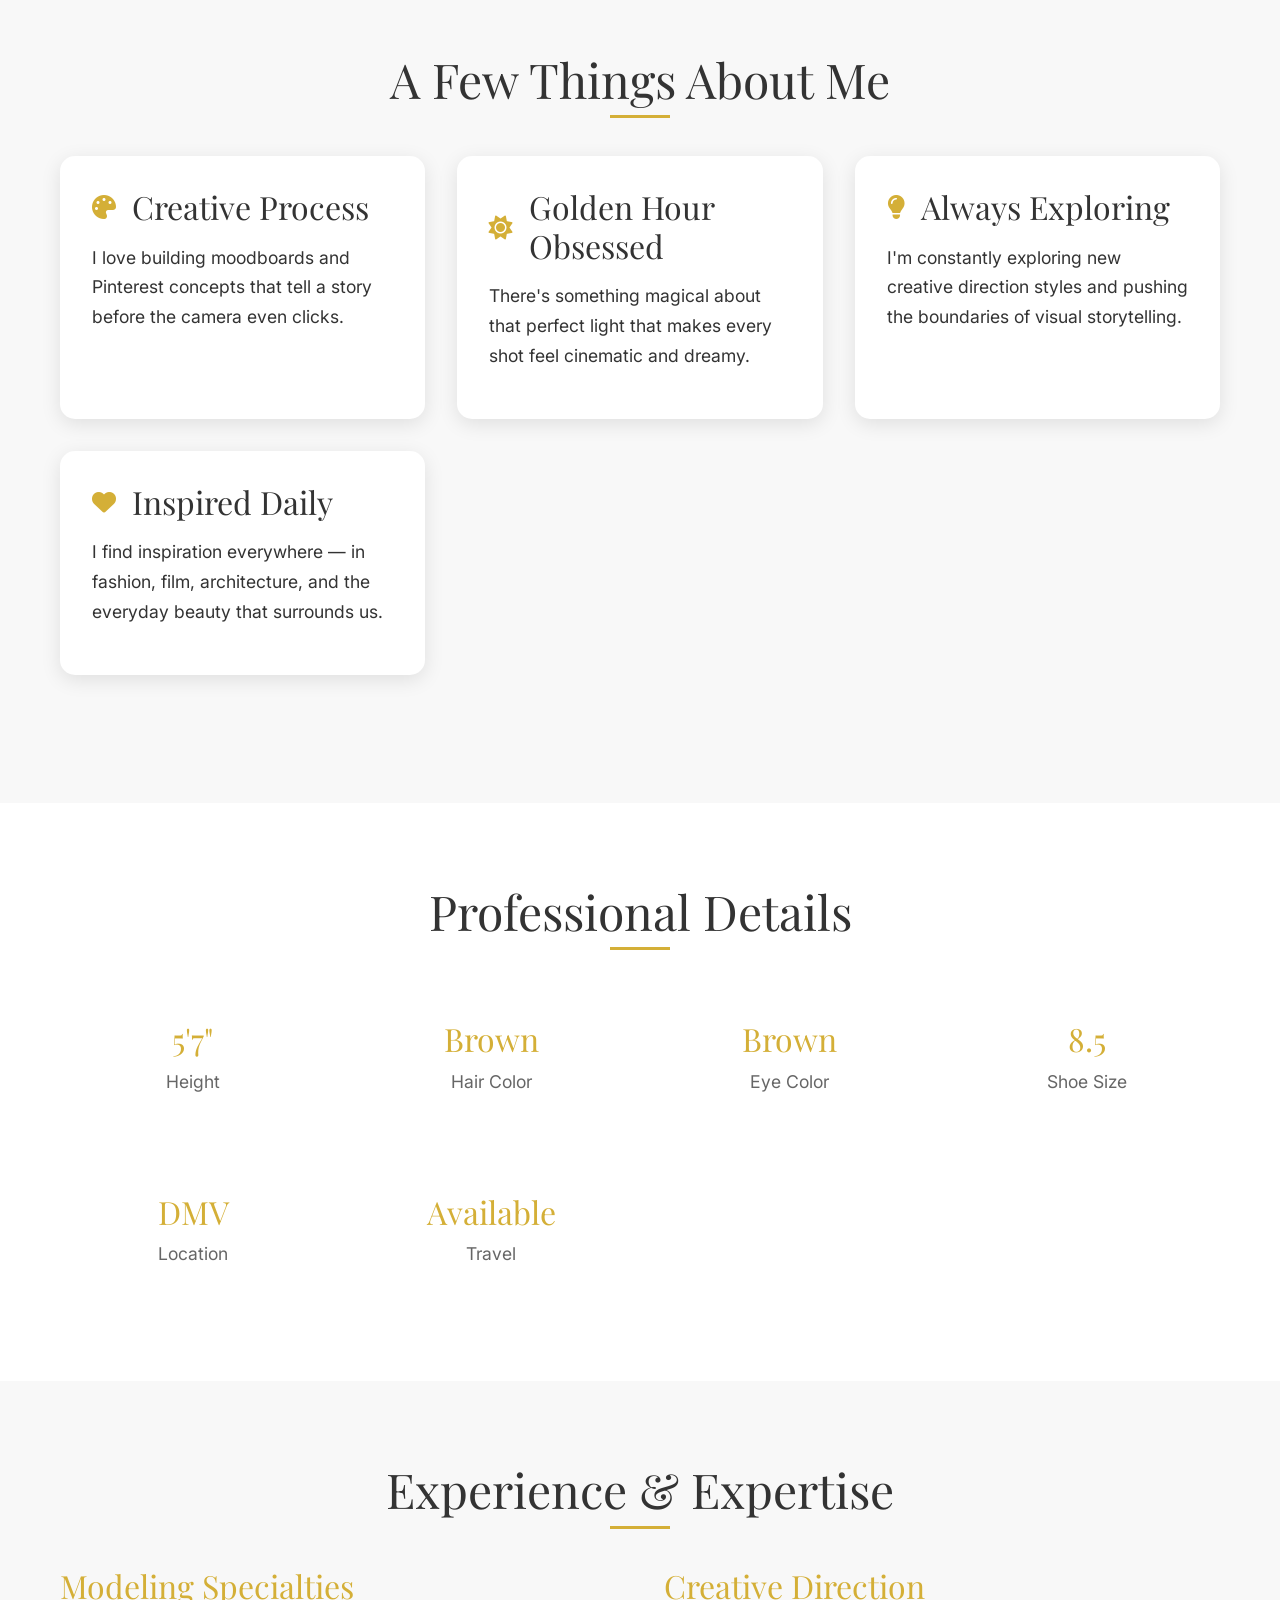
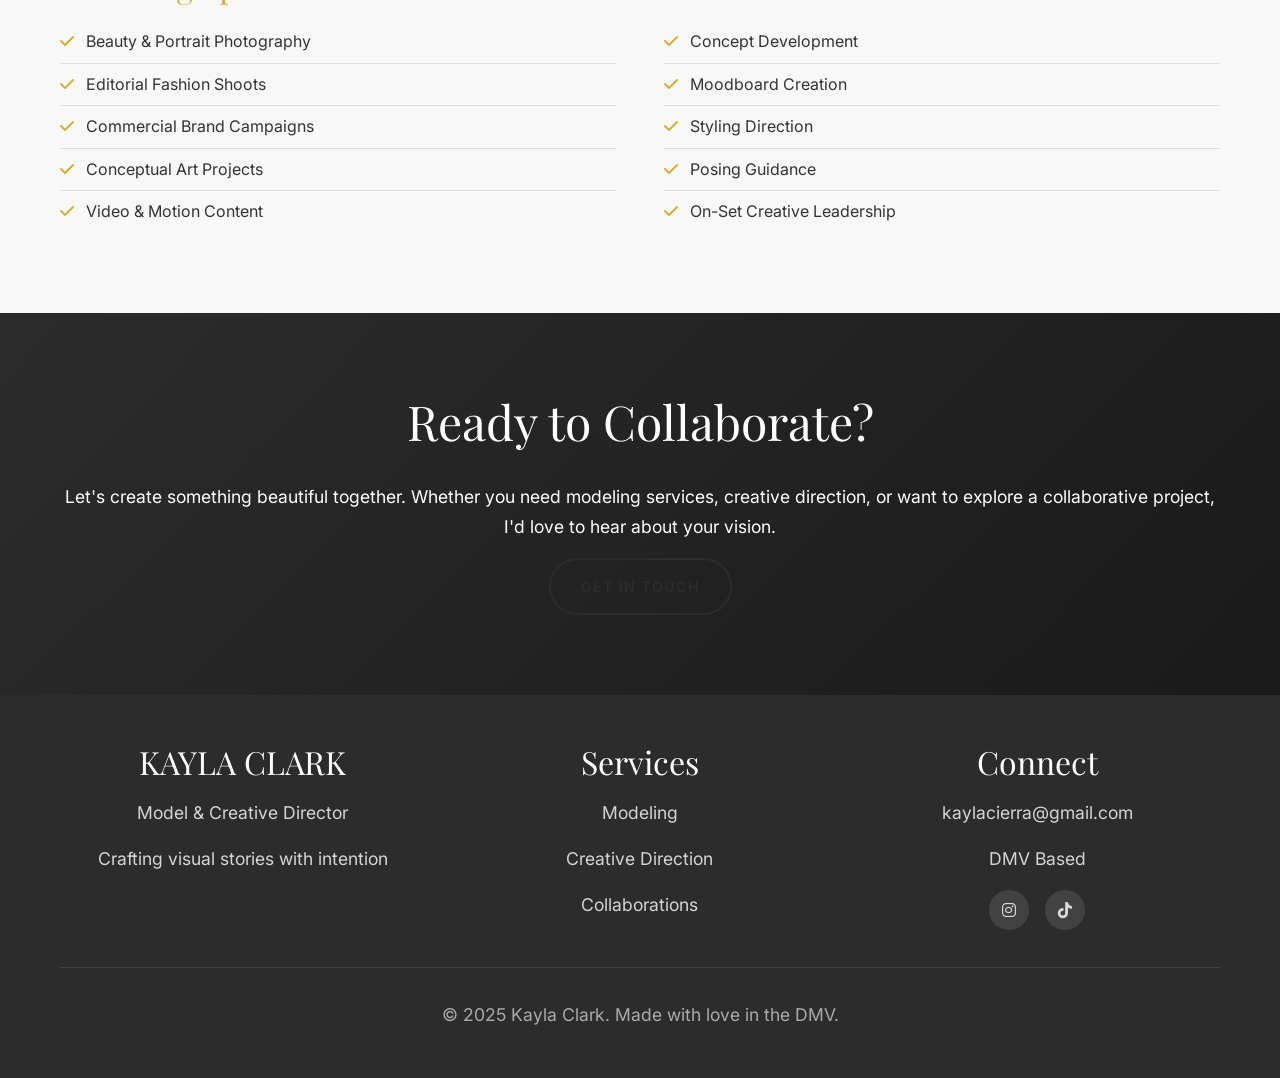
==== commit 20c78837: "Remove inline styles from about.html, use existing CSS classes Co-authored-by: curtpdc <251252679+cu" ====
--- a/about.html
+++ b/about.html
@@ -54,7 +54,7 @@
         <div class="container">
             <div class="about-content fade-in">
                 <div class="about-image">
-                    <img src="images/portfolio/IMG_8813.PNG" alt="Kayla Clark - Professional Portrait" style="width: 100%; height: 500px; object-fit: cover; border-radius: 10px;">
+                    <img src="images/portfolio/IMG_8813.PNG" alt="Kayla Clark - Professional Portrait">
                 </div>
                 <div class="about-text">
                     <h2>About Kayla</h2>
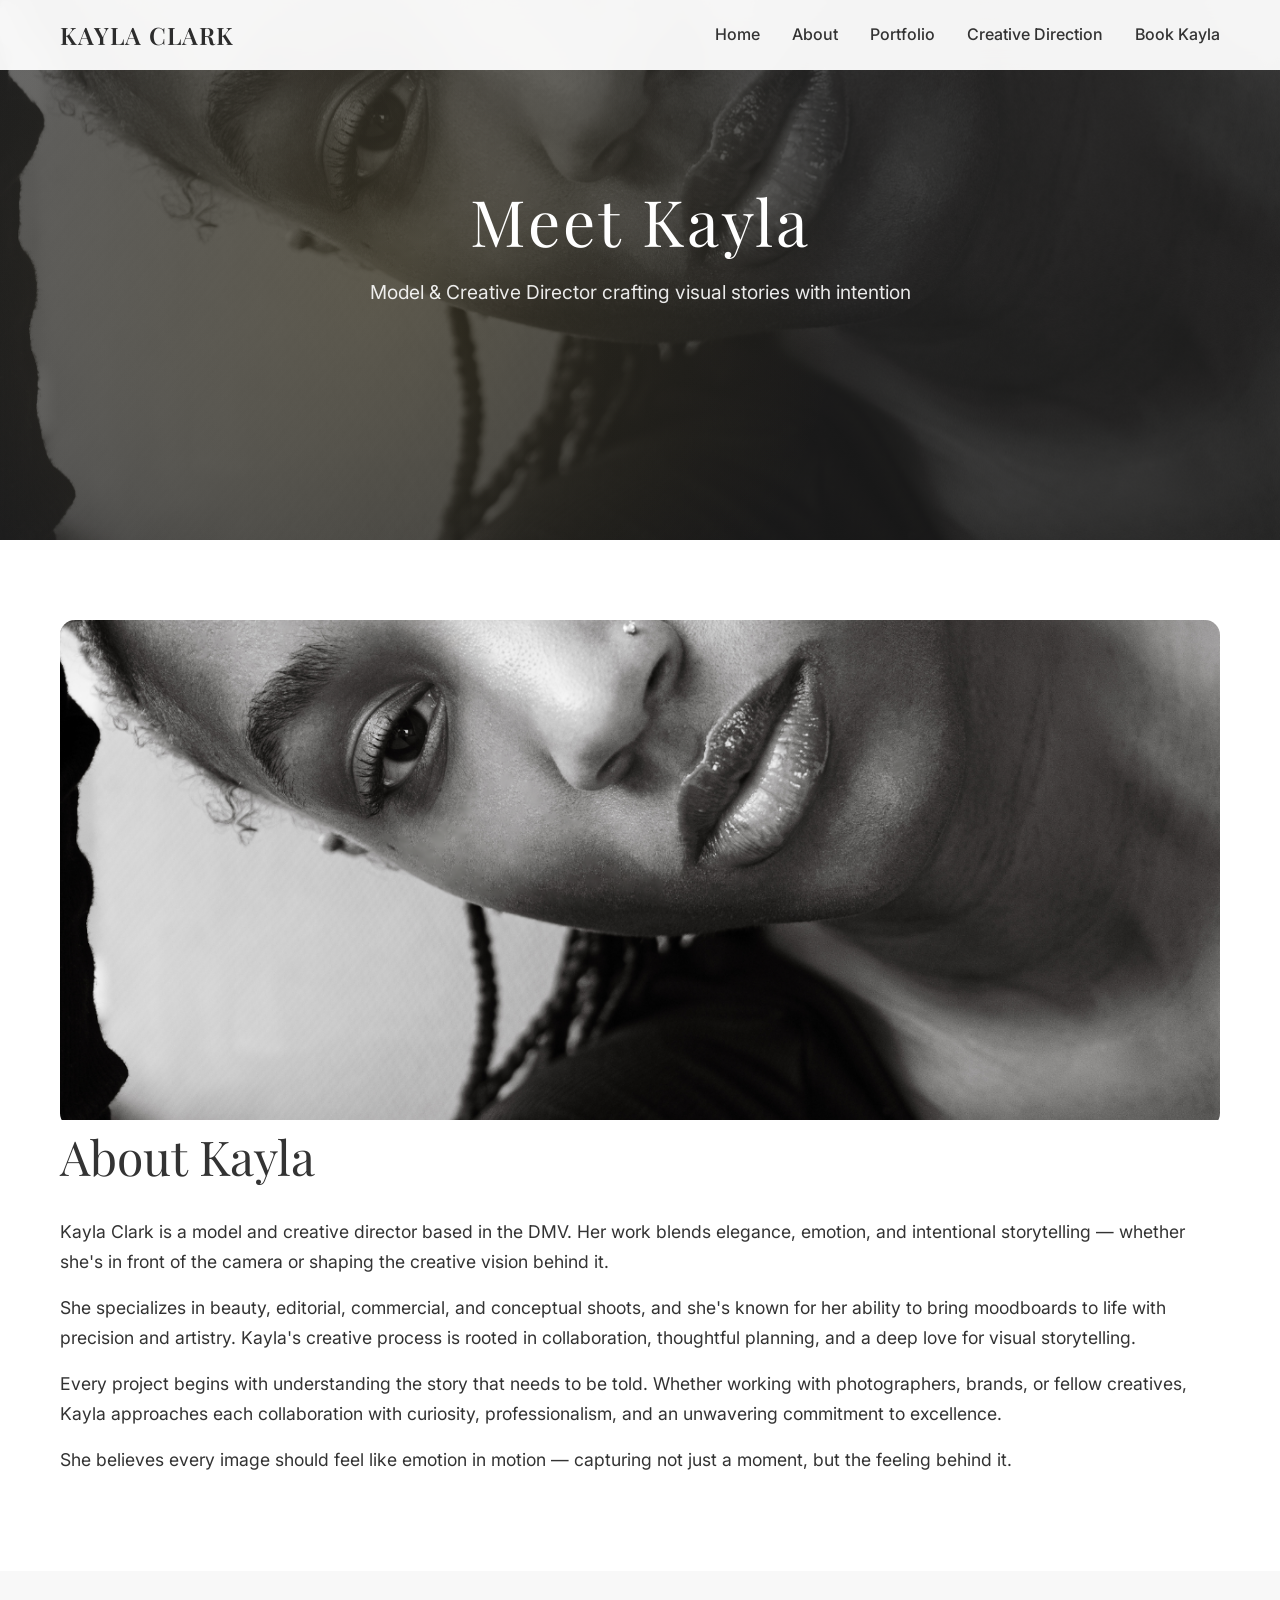
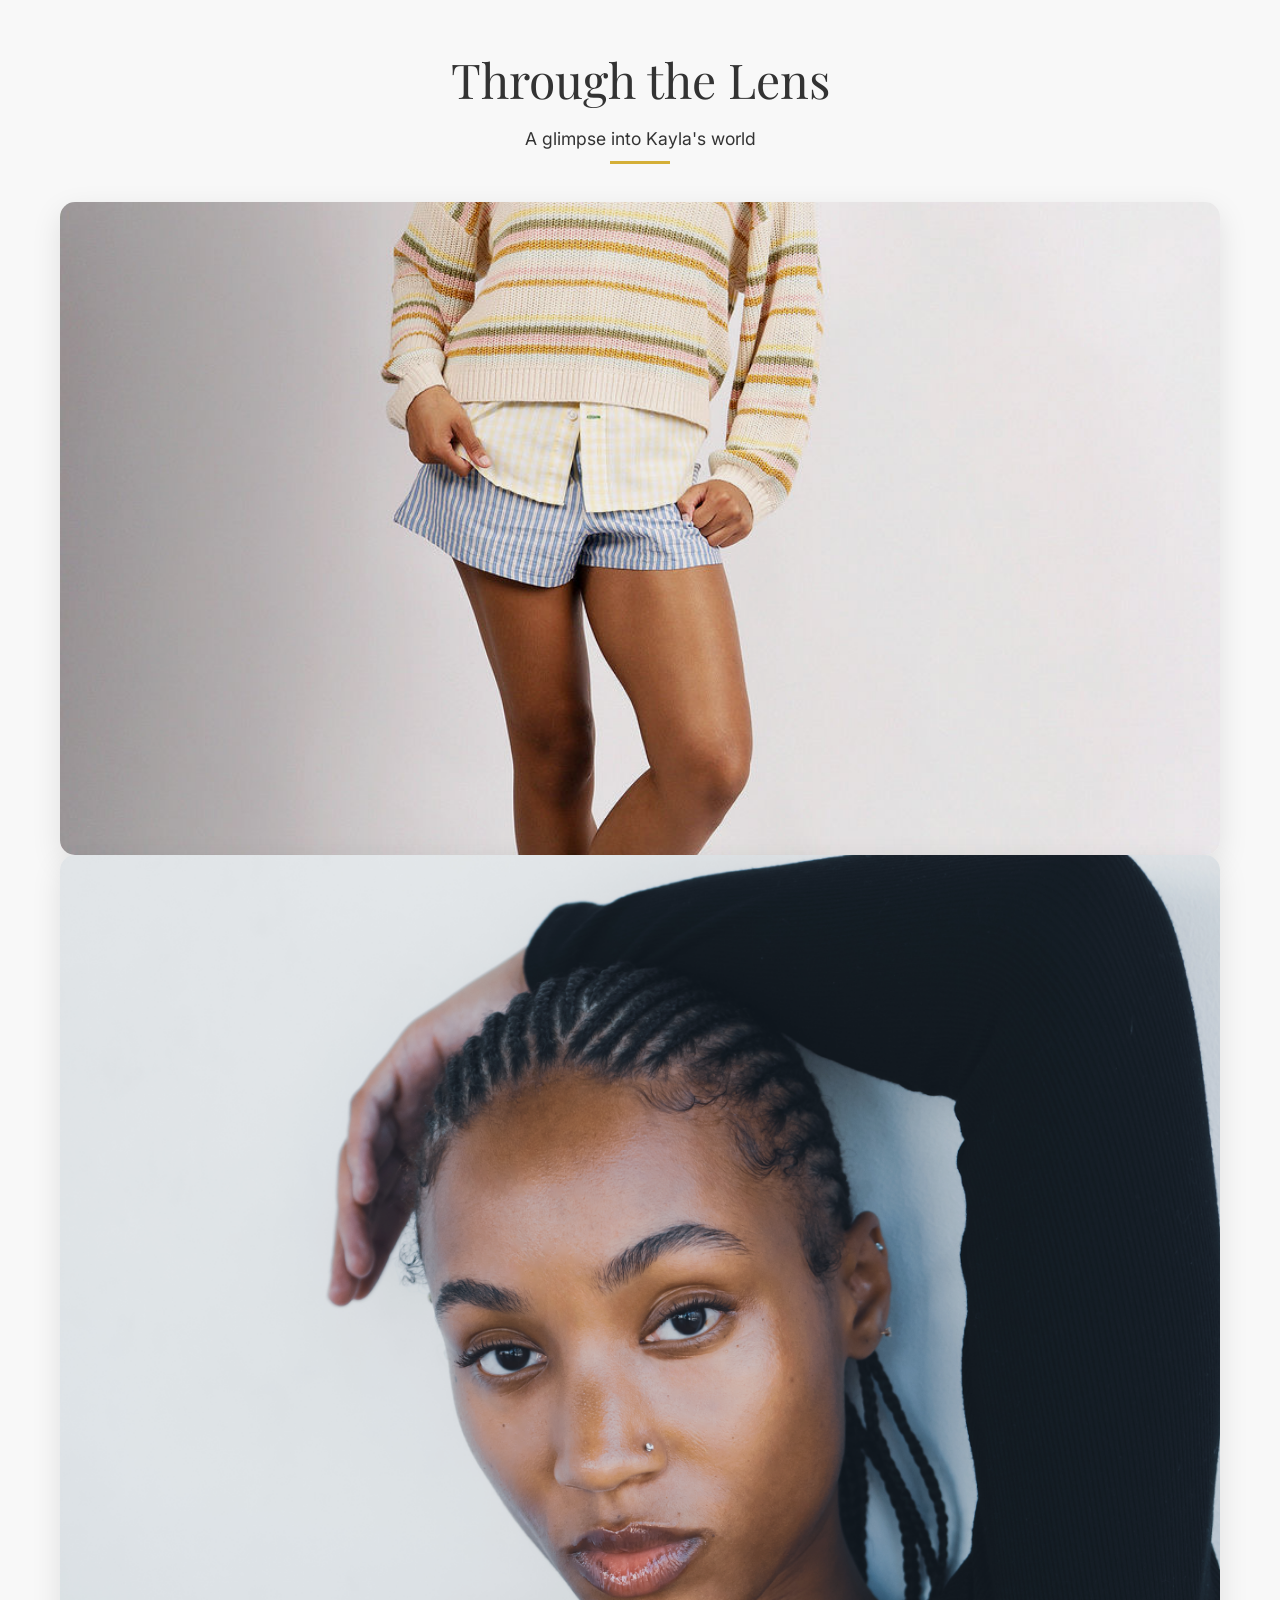
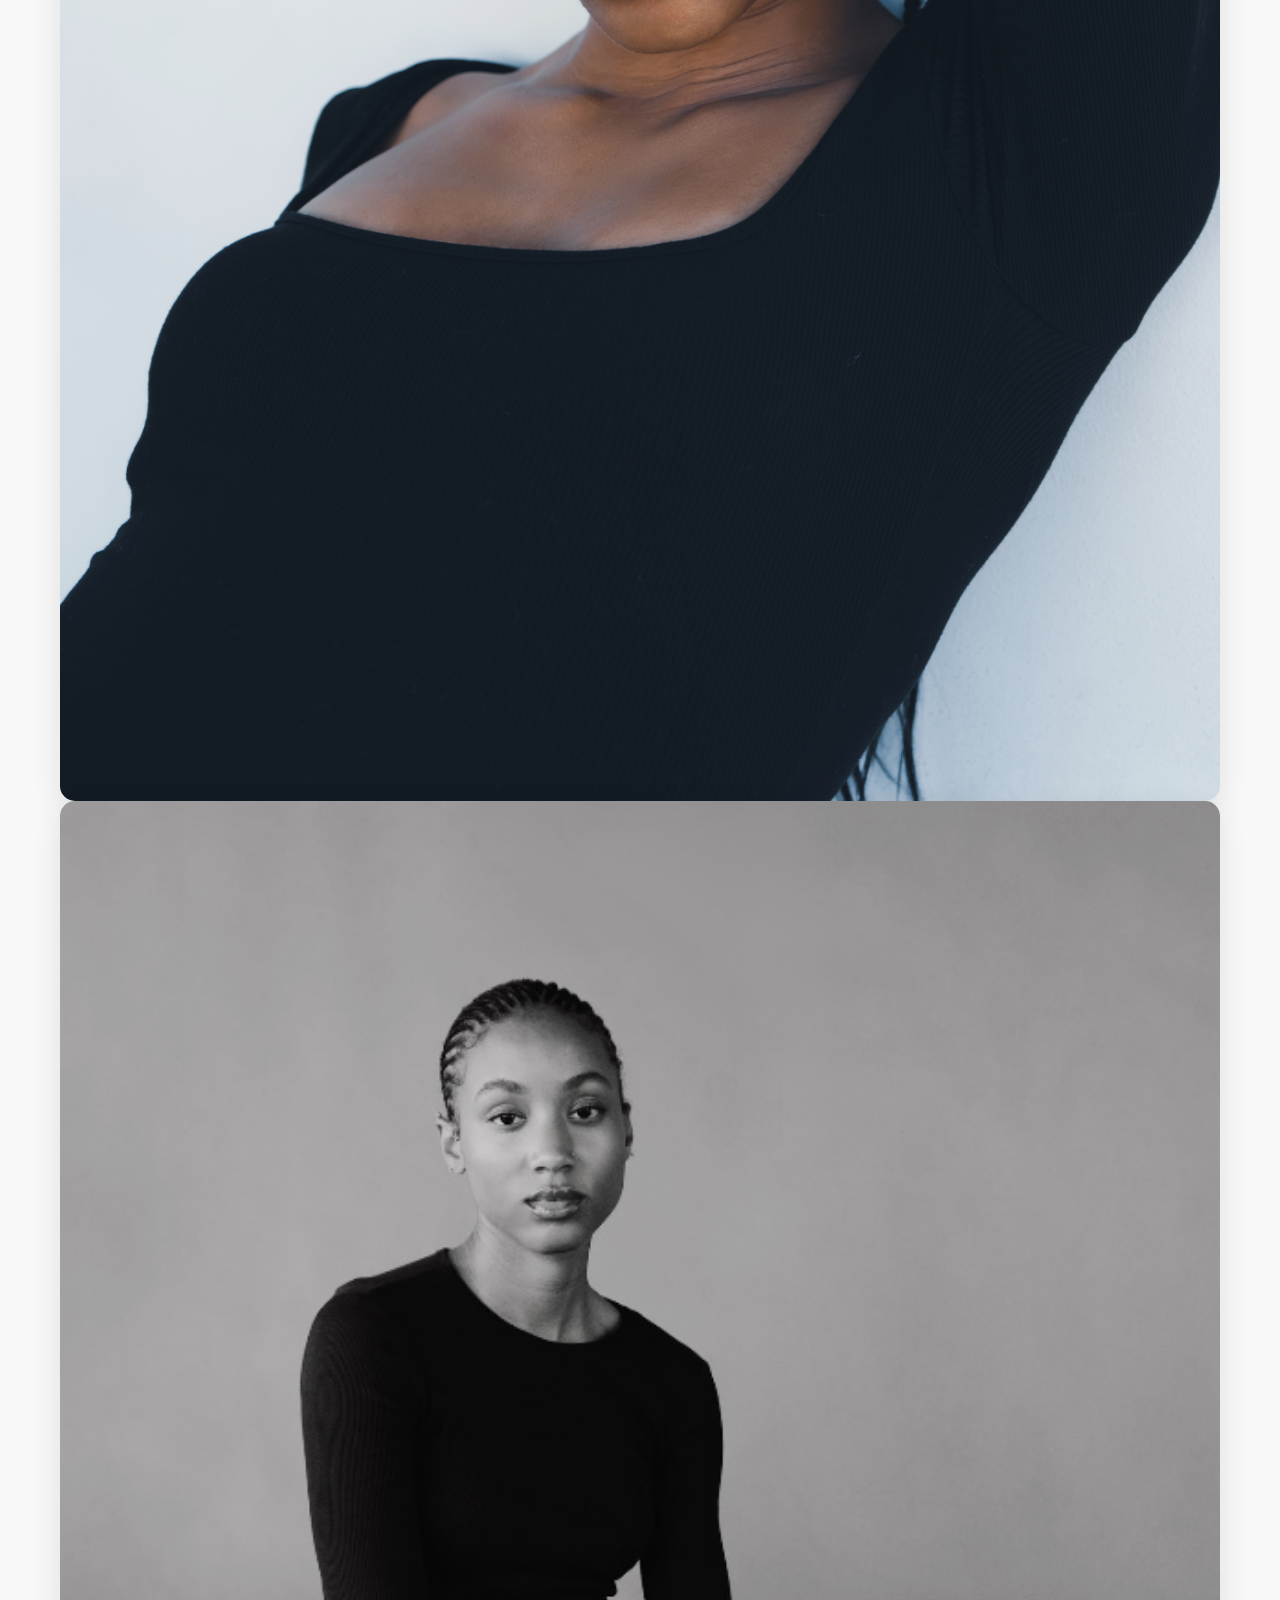
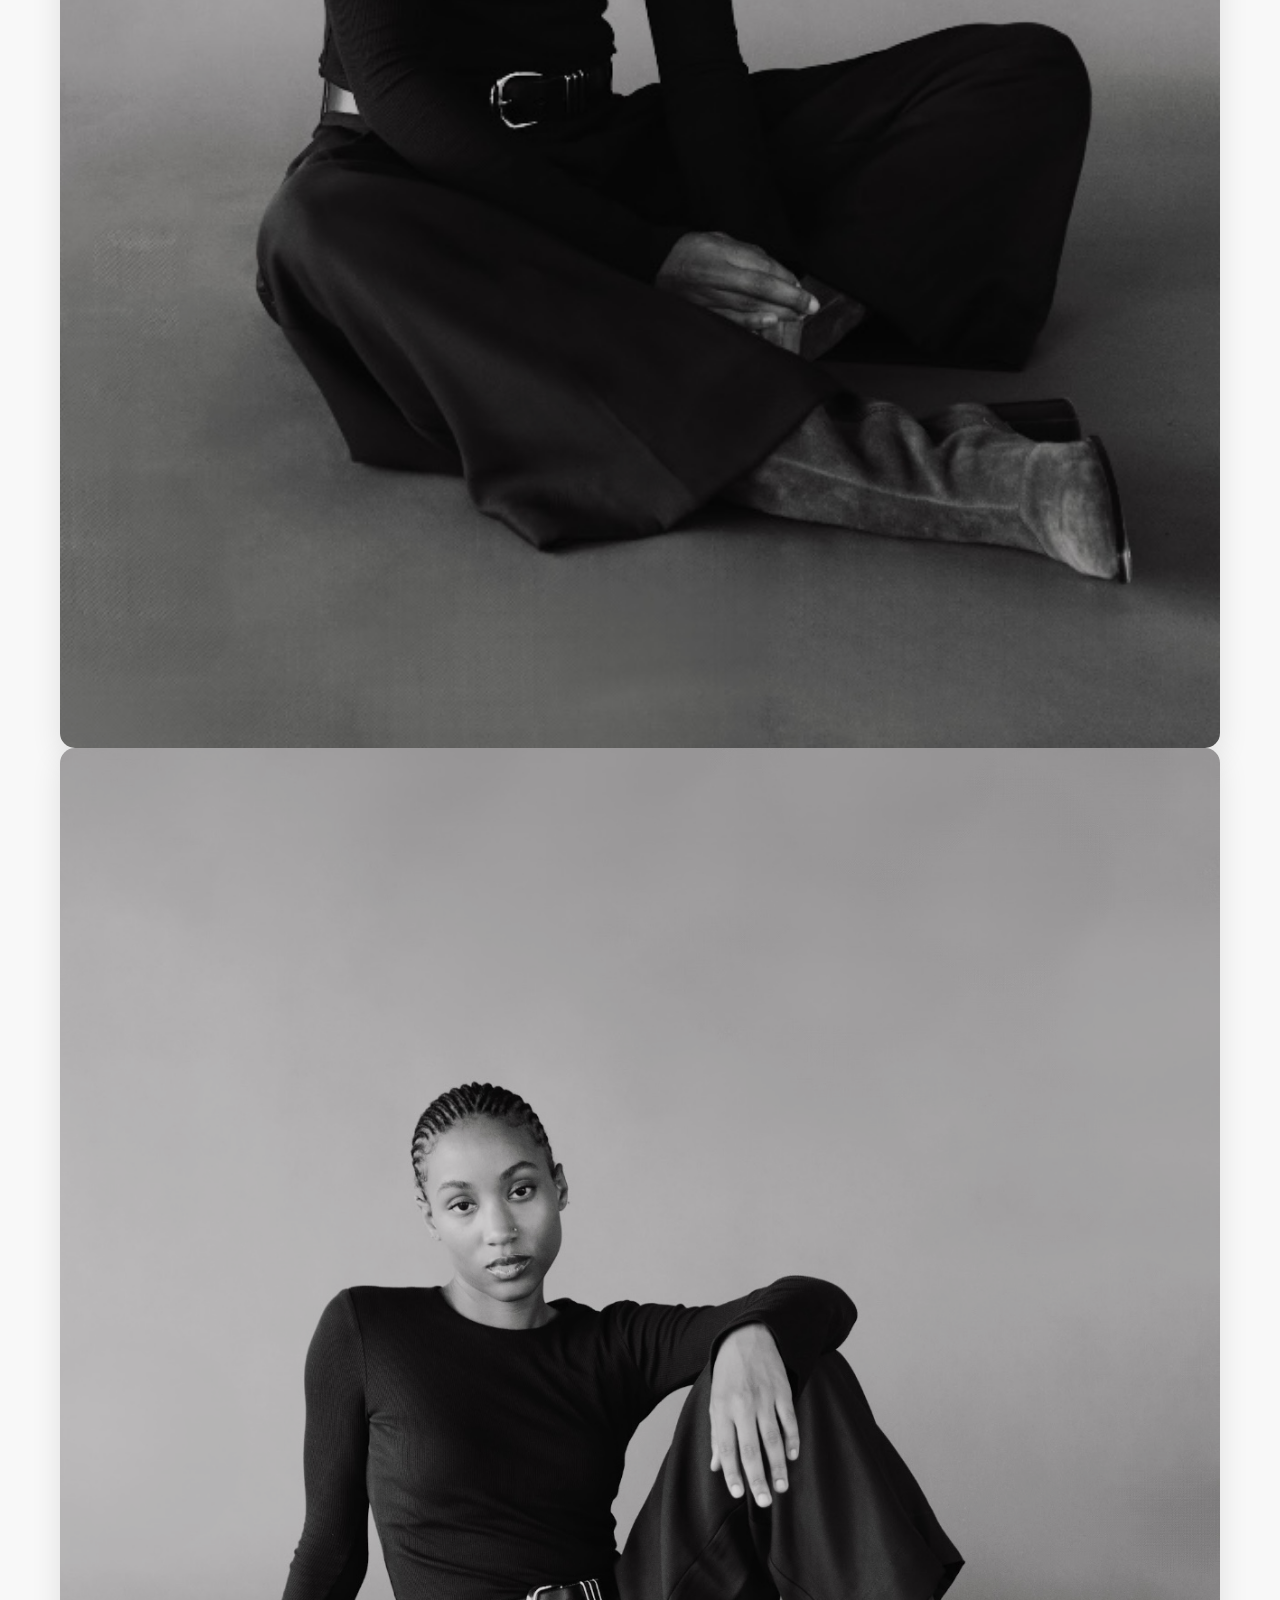
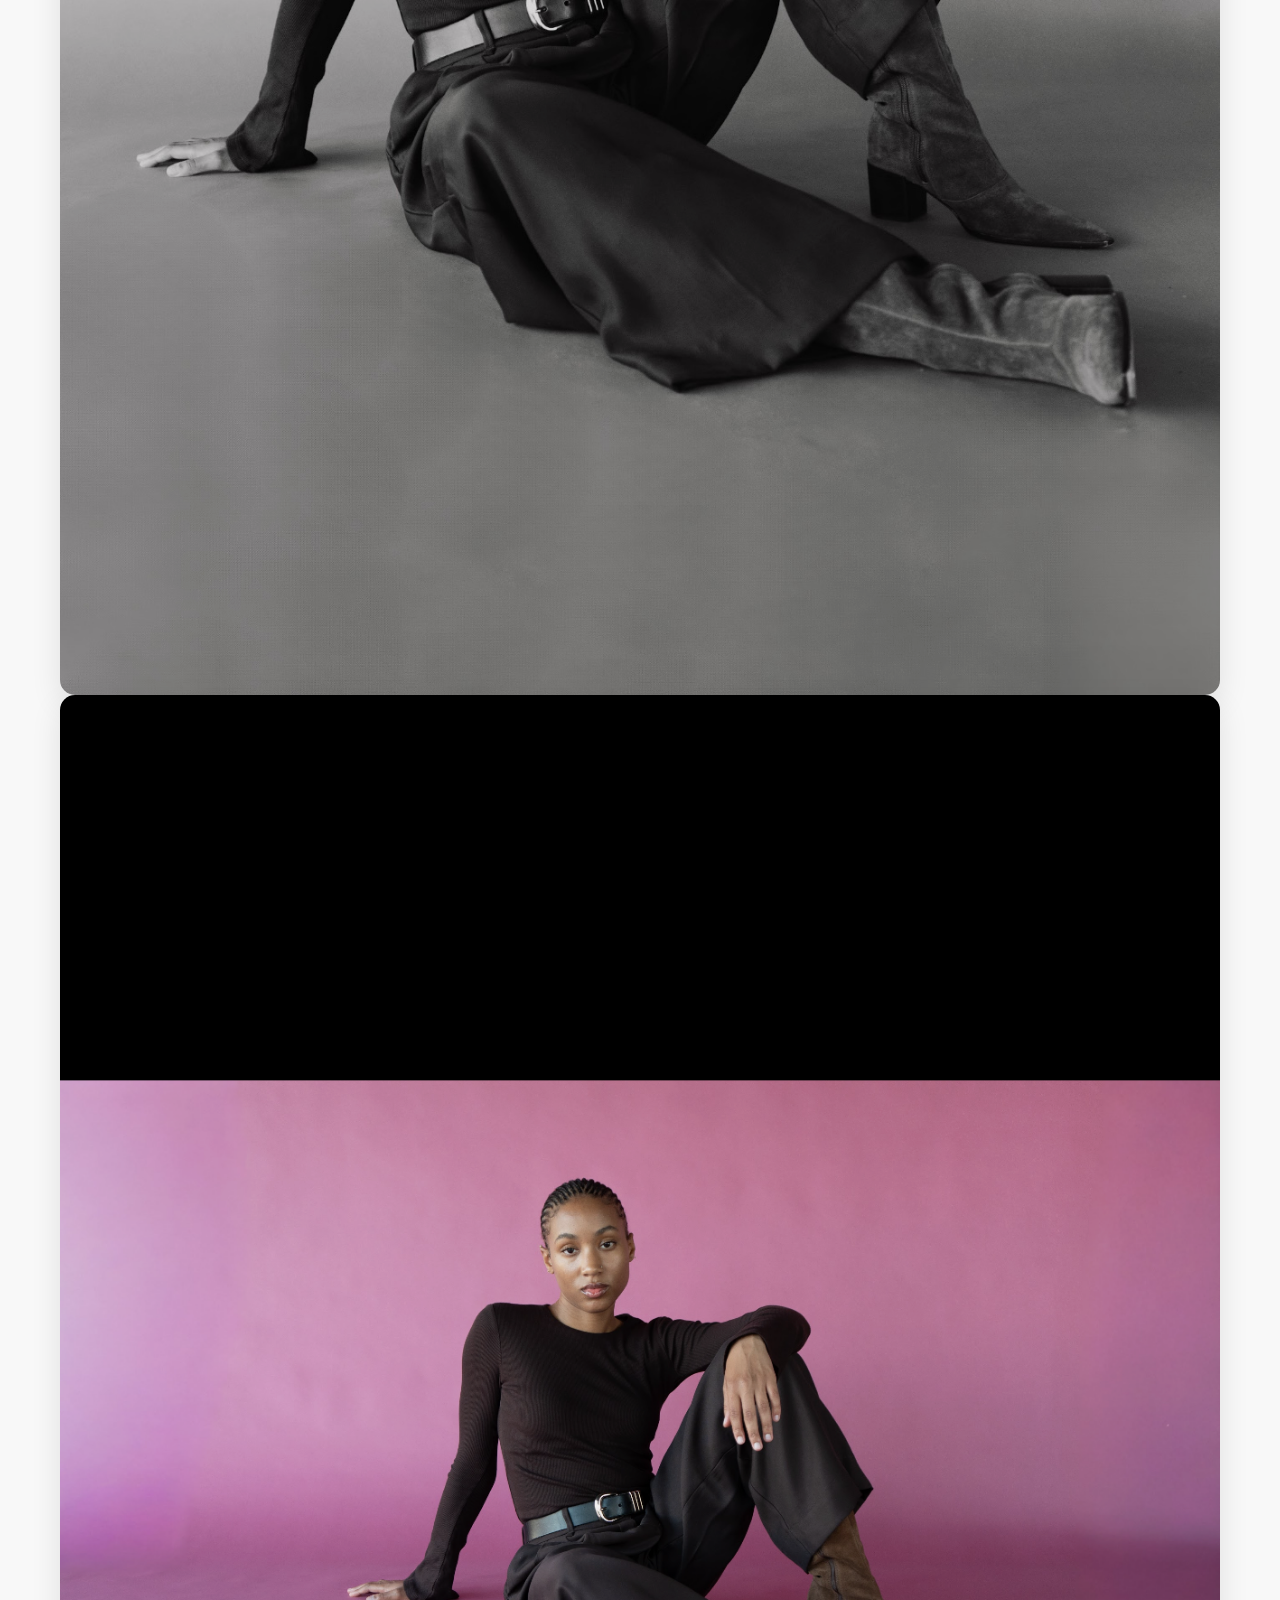
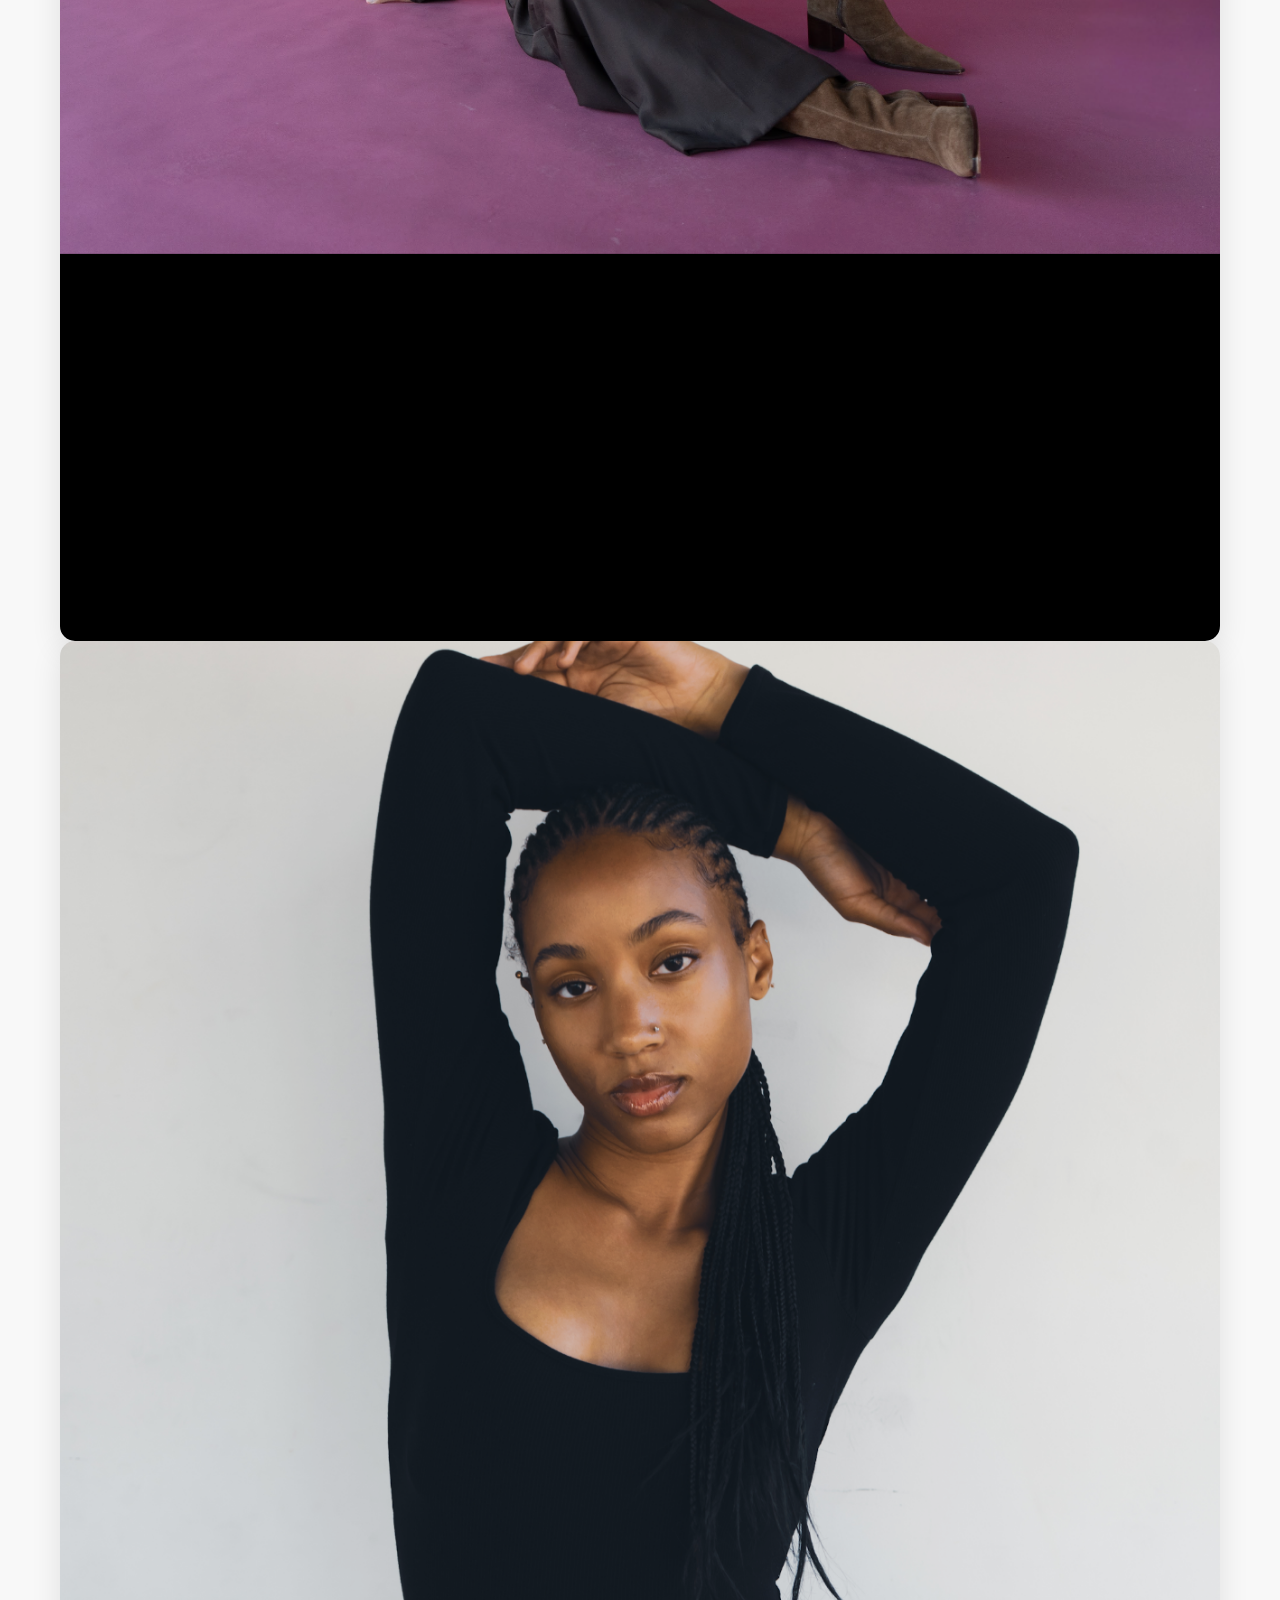
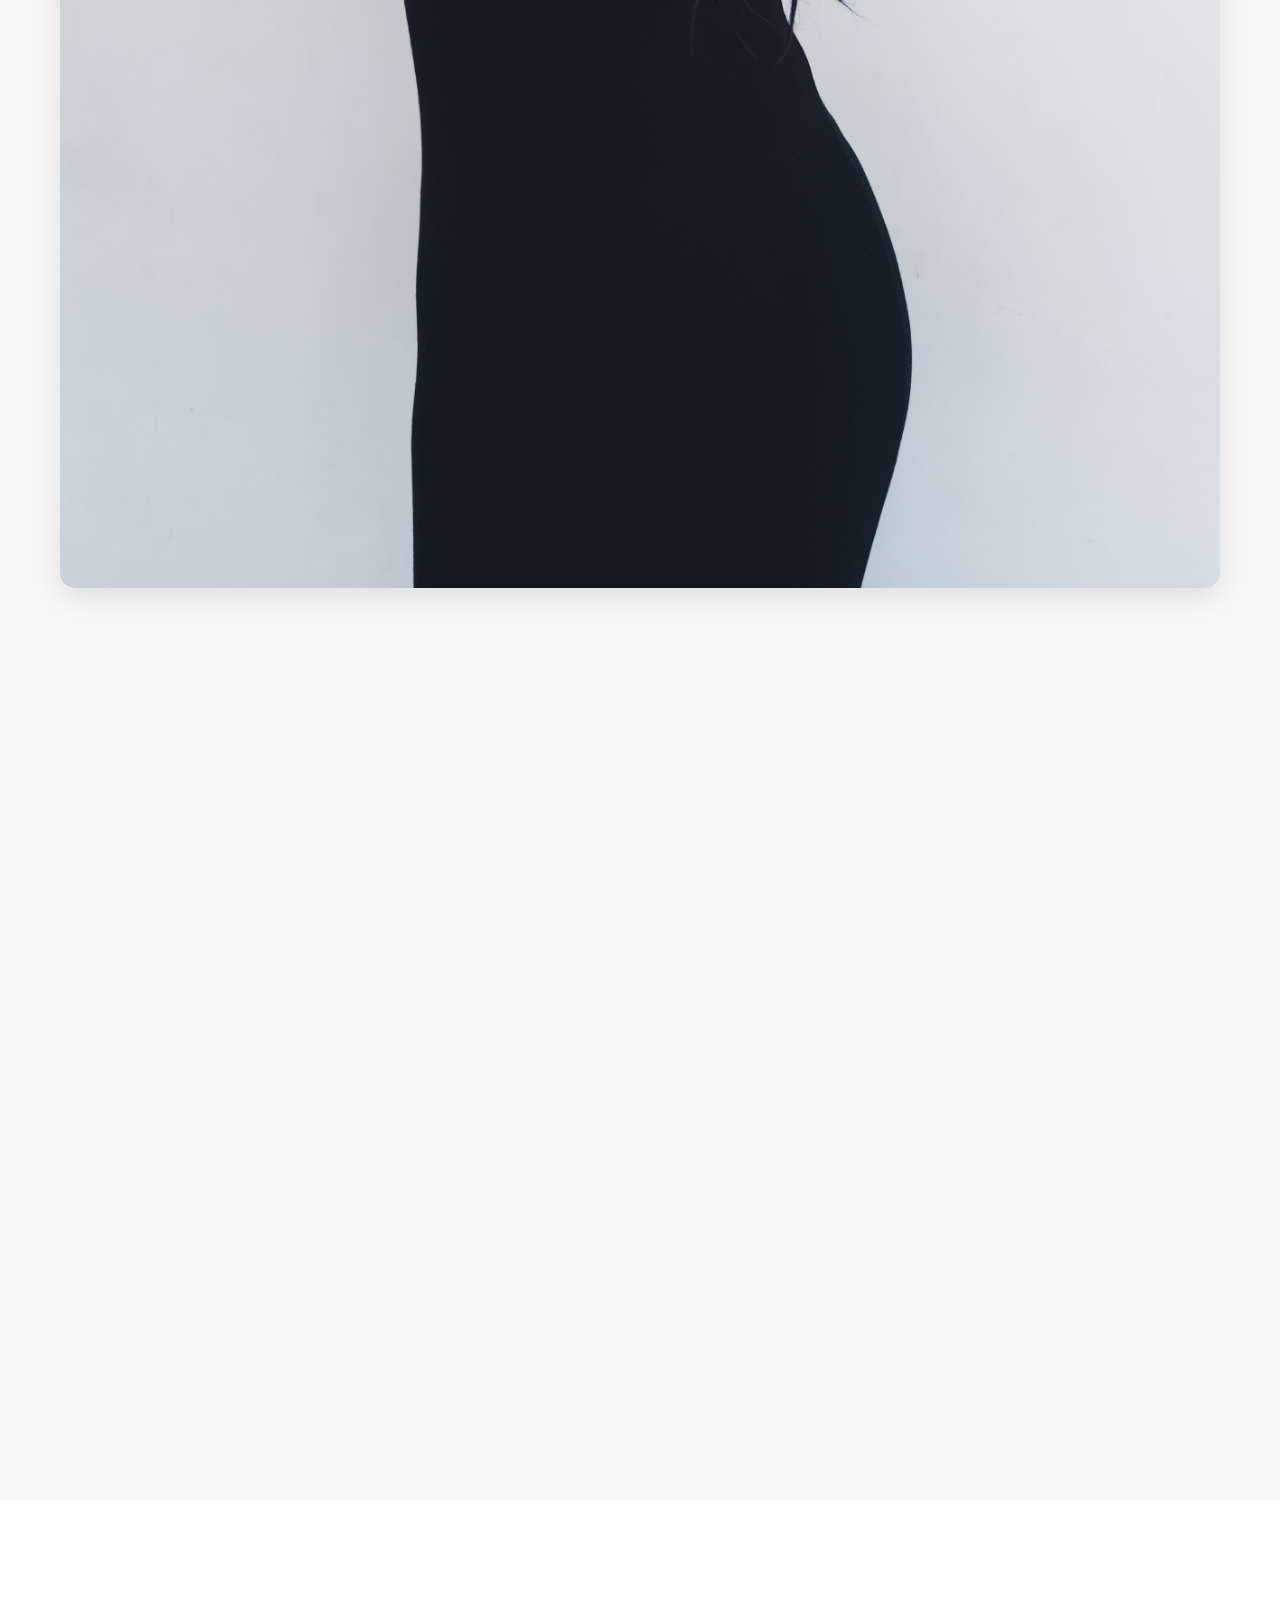
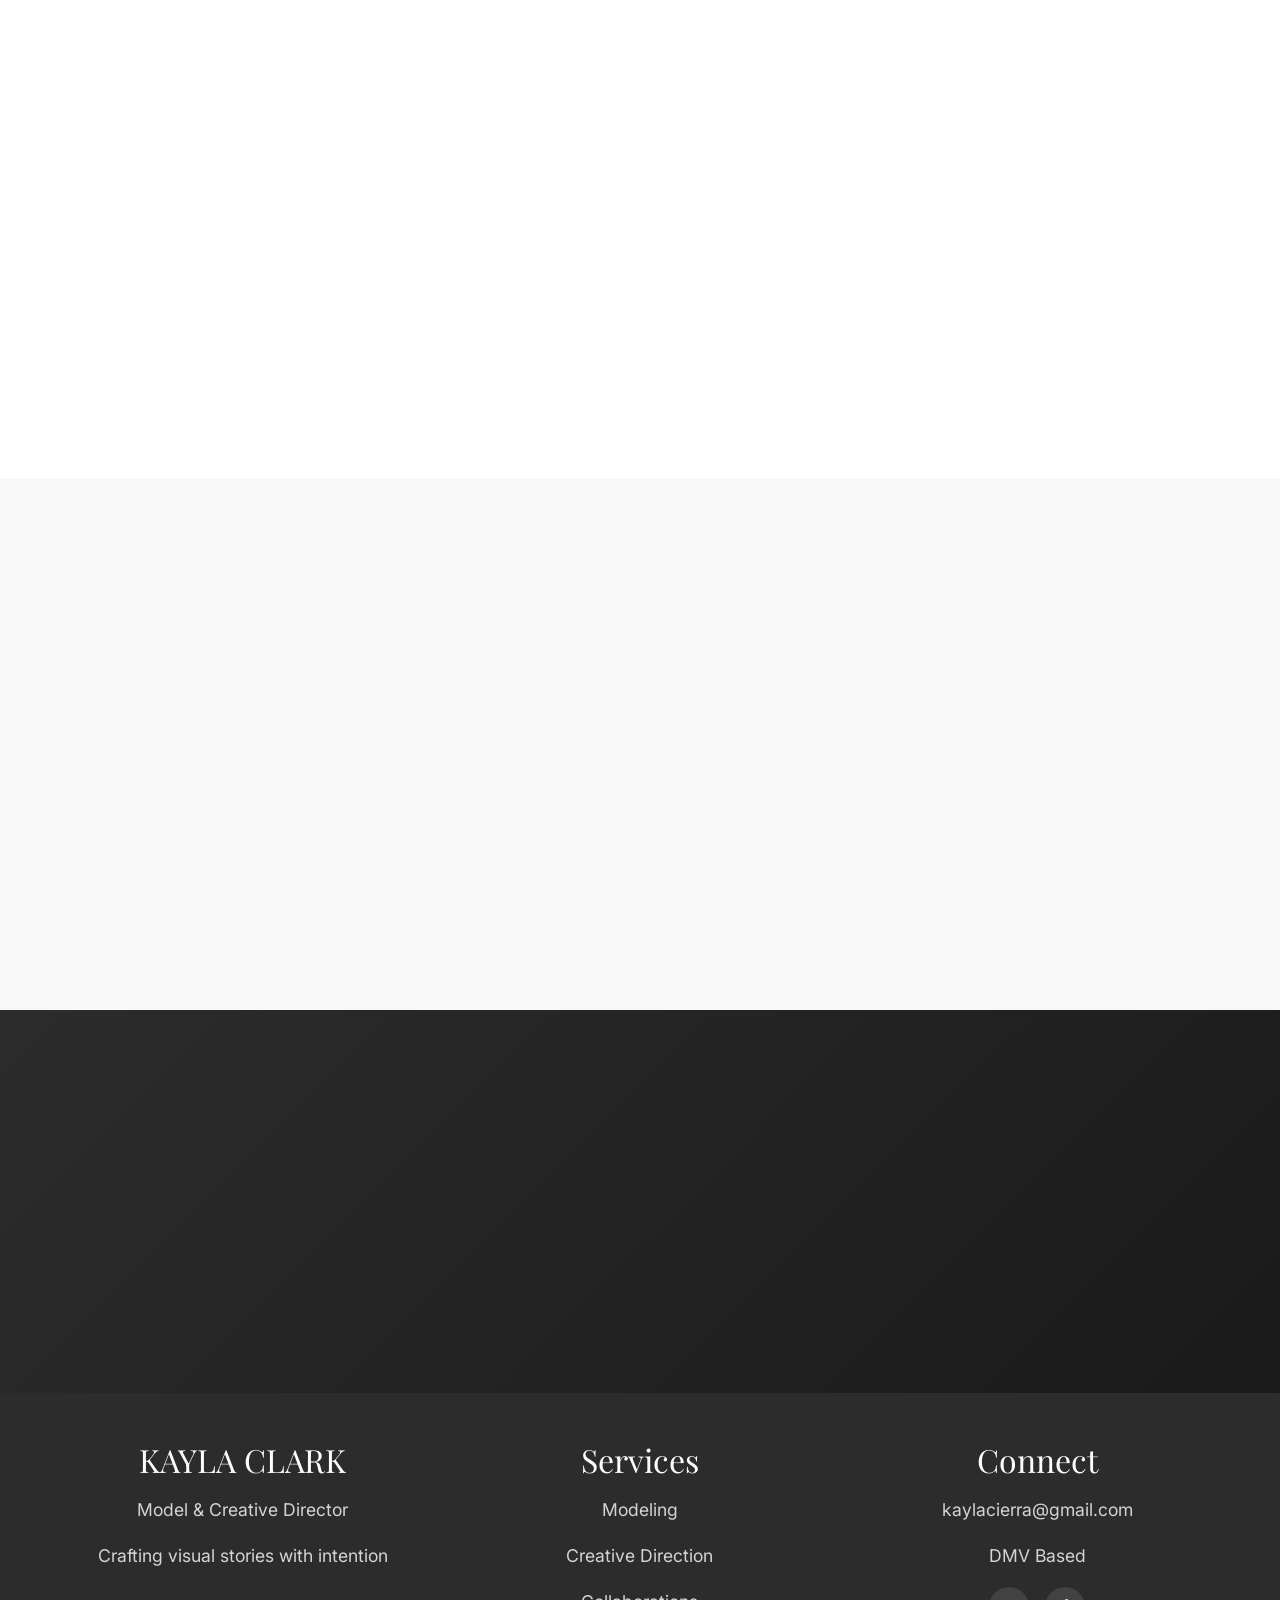
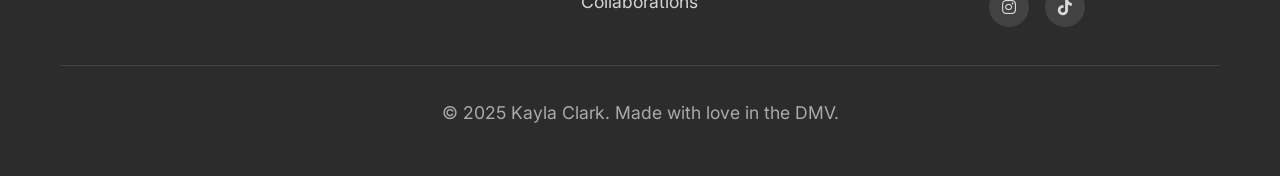
==== commit e718265c: "Add creative image design with hero backgrounds and photo collage Co-authored-by: curtpdc <251252679" ====
--- a/about.html
+++ b/about.html
@@ -42,10 +42,10 @@
     </nav>
 
     <!-- Hero Section -->
-    <section class="hero" style="height: 60vh; background: linear-gradient(135deg, #f8f8f8 0%, #ffffff 100%);">
+    <section class="hero hero-with-image" style="height: 60vh; background: linear-gradient(135deg, rgba(44, 44, 44, 0.7) 0%, rgba(26, 26, 26, 0.8) 100%), url('images/portfolio/IMG_8813.PNG') center/cover no-repeat;">
         <div class="hero-content">
-            <h1 class="hero-title" style="font-size: clamp(2.5rem, 6vw, 4rem);">Meet Kayla</h1>
-            <p class="hero-description">Model & Creative Director crafting visual stories with intention</p>
+            <h1 class="hero-title" style="font-size: clamp(2.5rem, 6vw, 4rem); color: white;">Meet Kayla</h1>
+            <p class="hero-description" style="color: rgba(255, 255, 255, 0.9);">Model & Creative Director crafting visual stories with intention</p>
         </div>
     </section>
 
@@ -55,6 +55,7 @@
             <div class="about-content fade-in">
                 <div class="about-image">
                     <img src="images/portfolio/IMG_8813.PNG" alt="Kayla Clark - Professional Portrait">
+                    <div class="image-frame"></div>
                 </div>
                 <div class="about-text">
                     <h2>About Kayla</h2>
@@ -65,6 +66,36 @@
                     <p>Every project begins with understanding the story that needs to be told. Whether working with photographers, brands, or fellow creatives, Kayla approaches each collaboration with curiosity, professionalism, and an unwavering commitment to excellence.</p>
                     
                     <p>She believes every image should feel like emotion in motion — capturing not just a moment, but the feeling behind it.</p>
+                </div>
+            </div>
+        </div>
+    </section>
+
+    <!-- Photo Gallery Section -->
+    <section class="section photo-gallery-section" style="background: var(--secondary-color);">
+        <div class="container">
+            <div class="section-title fade-in">
+                <h2>Through the Lens</h2>
+                <p>A glimpse into Kayla's world</p>
+            </div>
+            <div class="photo-gallery fade-in">
+                <div class="gallery-item gallery-large">
+                    <img src="images/portfolio/DSC08565EDIT.JPG" alt="Golden Hour Portrait">
+                </div>
+                <div class="gallery-item">
+                    <img src="images/portfolio/IMG_8812.PNG" alt="Beauty Shot">
+                </div>
+                <div class="gallery-item">
+                    <img src="images/portfolio/IMG_8817.JPG" alt="Editorial Fashion">
+                </div>
+                <div class="gallery-item gallery-wide">
+                    <img src="images/portfolio/IMG_8818.JPG" alt="High Fashion">
+                </div>
+                <div class="gallery-item">
+                    <img src="images/portfolio/IMG_8828.PNG" alt="Creative Concept">
+                </div>
+                <div class="gallery-item">
+                    <img src="images/portfolio/IMG_8807.PNG" alt="Natural Beauty">
                 </div>
             </div>
         </div>
--- a/css/styles.css
+++ b/css/styles.css
@@ -157,9 +157,86 @@
     align-items: center;
     justify-content: center;
     position: relative;
-    background: linear-gradient(135deg, var(--secondary-color) 0%, #ffffff 100%);
+    background: linear-gradient(135deg, rgba(248, 248, 248, 0.95) 0%, rgba(255, 255, 255, 0.95) 100%), url('../images/hero-bg.jpg') center/cover no-repeat;
     overflow: hidden;
 }
+
+.hero::before {
+    content: '';
+    position: absolute;
+    top: 0;
+    left: 0;
+    right: 0;
+    bottom: 0;
+    background: radial-gradient(circle at 30% 50%, rgba(212, 175, 55, 0.1) 0%, transparent 50%);
+    z-index: 1;
+}
+
+/* Creative Hero Image Collage */
+.hero-image-collage {
+    position: absolute;
+    top: 0;
+    left: 0;
+    width: 100%;
+    height: 100%;
+    z-index: 0;
+    opacity: 0.15;
+}
+
+.collage-item {
+    position: absolute;
+    overflow: hidden;
+    border-radius: 20px;
+    box-shadow: 0 20px 60px rgba(0, 0, 0, 0.3);
+    animation: float 20s ease-in-out infinite;
+}
+
+.collage-item img {
+    width: 100%;
+    height: 100%;
+    object-fit: cover;
+    filter: grayscale(30%);
+}
+
+.collage-1 {
+    width: 300px;
+    height: 400px;
+    top: 10%;
+    left: 5%;
+    transform: rotate(-5deg);
+    animation-delay: 0s;
+}
+
+.collage-2 {
+    width: 250px;
+    height: 350px;
+    top: 50%;
+    right: 8%;
+    transform: rotate(8deg);
+    animation-delay: 5s;
+}
+
+.collage-3 {
+    width: 280px;
+    height: 380px;
+    bottom: 10%;
+    left: 50%;
+    transform: translateX(-50%) rotate(-3deg);
+    animation-delay: 10s;
+}
+
+@keyframes float {
+    0%, 100% {
+        transform: translateY(0) rotate(var(--rotation, 0deg));
+    }
+    50% {
+        transform: translateY(-20px) rotate(calc(var(--rotation, 0deg) + 2deg));
+    }
+}
+
+.collage-1 { --rotation: -5deg; }
+.collage-2 { --rotation: 8deg; }
+.collage-3 { --rotation: -3deg; }
 
 .hero-content {
     text-align: center;
@@ -269,12 +346,50 @@
     background: var(--accent-color);
 }
 
-/* Featured Work Grid */
+/* Featured Work Grid - Creative Masonry Layout */
 .work-grid {
     display: grid;
     grid-template-columns: repeat(auto-fit, minmax(300px, 1fr));
     gap: 2rem;
     margin-bottom: 3rem;
+}
+
+/* Creative Mosaic Layout Alternative */
+.work-grid.mosaic {
+    display: grid;
+    grid-template-columns: repeat(6, 1fr);
+    grid-auto-rows: 200px;
+    gap: 1rem;
+}
+
+.work-grid.mosaic .work-item:nth-child(1) {
+    grid-column: span 2;
+    grid-row: span 2;
+}
+
+.work-grid.mosaic .work-item:nth-child(2) {
+    grid-column: span 2;
+    grid-row: span 1;
+}
+
+.work-grid.mosaic .work-item:nth-child(3) {
+    grid-column: span 2;
+    grid-row: span 1;
+}
+
+.work-grid.mosaic .work-item:nth-child(4) {
+    grid-column: span 3;
+    grid-row: span 2;
+}
+
+.work-grid.mosaic .work-item:nth-child(5) {
+    grid-column: span 3;
+    grid-row: span 2;
+}
+
+.work-grid.mosaic .work-item:nth-child(6) {
+    grid-column: span 2;
+    grid-row: span 2;
 }
 
 .work-item {
@@ -361,6 +476,84 @@
 
 .about-image:hover img {
     transform: scale(1.05);
+}
+
+/* Decorative Frame for About Image */
+.image-frame {
+    position: absolute;
+    top: -10px;
+    left: -10px;
+    right: -10px;
+    bottom: -10px;
+    border: 3px solid var(--accent-color);
+    border-radius: 20px;
+    pointer-events: none;
+    opacity: 0;
+    transition: var(--transition-smooth);
+}
+
+.about-image:hover .image-frame {
+    opacity: 0.5;
+    top: -15px;
+    left: -15px;
+    right: -15px;
+    bottom: -15px;
+}
+
+/* Photo Gallery Section */
+.photo-gallery {
+    display: grid;
+    grid-template-columns: repeat(auto-fit, minmax(280px, 1fr));
+    gap: 1.5rem;
+    margin-top: 2rem;
+}
+
+.gallery-item {
+    position: relative;
+    overflow: hidden;
+    border-radius: 15px;
+    aspect-ratio: 3/4;
+    cursor: pointer;
+    transition: var(--transition-smooth);
+    box-shadow: 0 10px 30px rgba(0, 0, 0, 0.1);
+}
+
+.gallery-item.gallery-large {
+    grid-column: span 2;
+    aspect-ratio: 16/9;
+}
+
+.gallery-item.gallery-wide {
+    grid-column: span 2;
+}
+
+.gallery-item img {
+    width: 100%;
+    height: 100%;
+    object-fit: cover;
+    transition: var(--transition-slow);
+    filter: brightness(0.95);
+}
+
+.gallery-item:hover img {
+    transform: scale(1.08);
+    filter: brightness(1);
+}
+
+.gallery-item::after {
+    content: '';
+    position: absolute;
+    top: 0;
+    left: 0;
+    right: 0;
+    bottom: 0;
+    background: linear-gradient(to bottom, transparent 50%, rgba(0, 0, 0, 0.2) 100%);
+    opacity: 0;
+    transition: var(--transition-smooth);
+}
+
+.gallery-item:hover::after {
+    opacity: 1;
 }
 
 /* Creative Direction Preview */
@@ -742,4 +935,53 @@
 .mt-3 { margin-top: 3rem; }
 
 .hidden { display: none; }
-.visible { display: block; }+.visible { display: block; }
+
+/* Hero with Image Overlay */
+.hero-with-image {
+    position: relative;
+    background-attachment: fixed !important;
+    background-position: center !important;
+    background-size: cover !important;
+}
+
+.hero-with-image .hero-content {
+    position: relative;
+    z-index: 10;
+}
+
+/* Responsive adjustments for photo gallery */
+@media (max-width: 768px) {
+    .photo-gallery {
+        grid-template-columns: 1fr;
+    }
+    
+    .gallery-item.gallery-large,
+    .gallery-item.gallery-wide {
+        grid-column: span 1;
+    }
+    
+    .hero-image-collage {
+        opacity: 0.1;
+    }
+    
+    .collage-item {
+        width: 200px !important;
+        height: 280px !important;
+    }
+    
+    .collage-1 {
+        top: 5%;
+        left: 2%;
+    }
+    
+    .collage-2 {
+        top: 40%;
+        right: 2%;
+    }
+    
+    .collage-3 {
+        bottom: 5%;
+        left: 50%;
+    }
+}
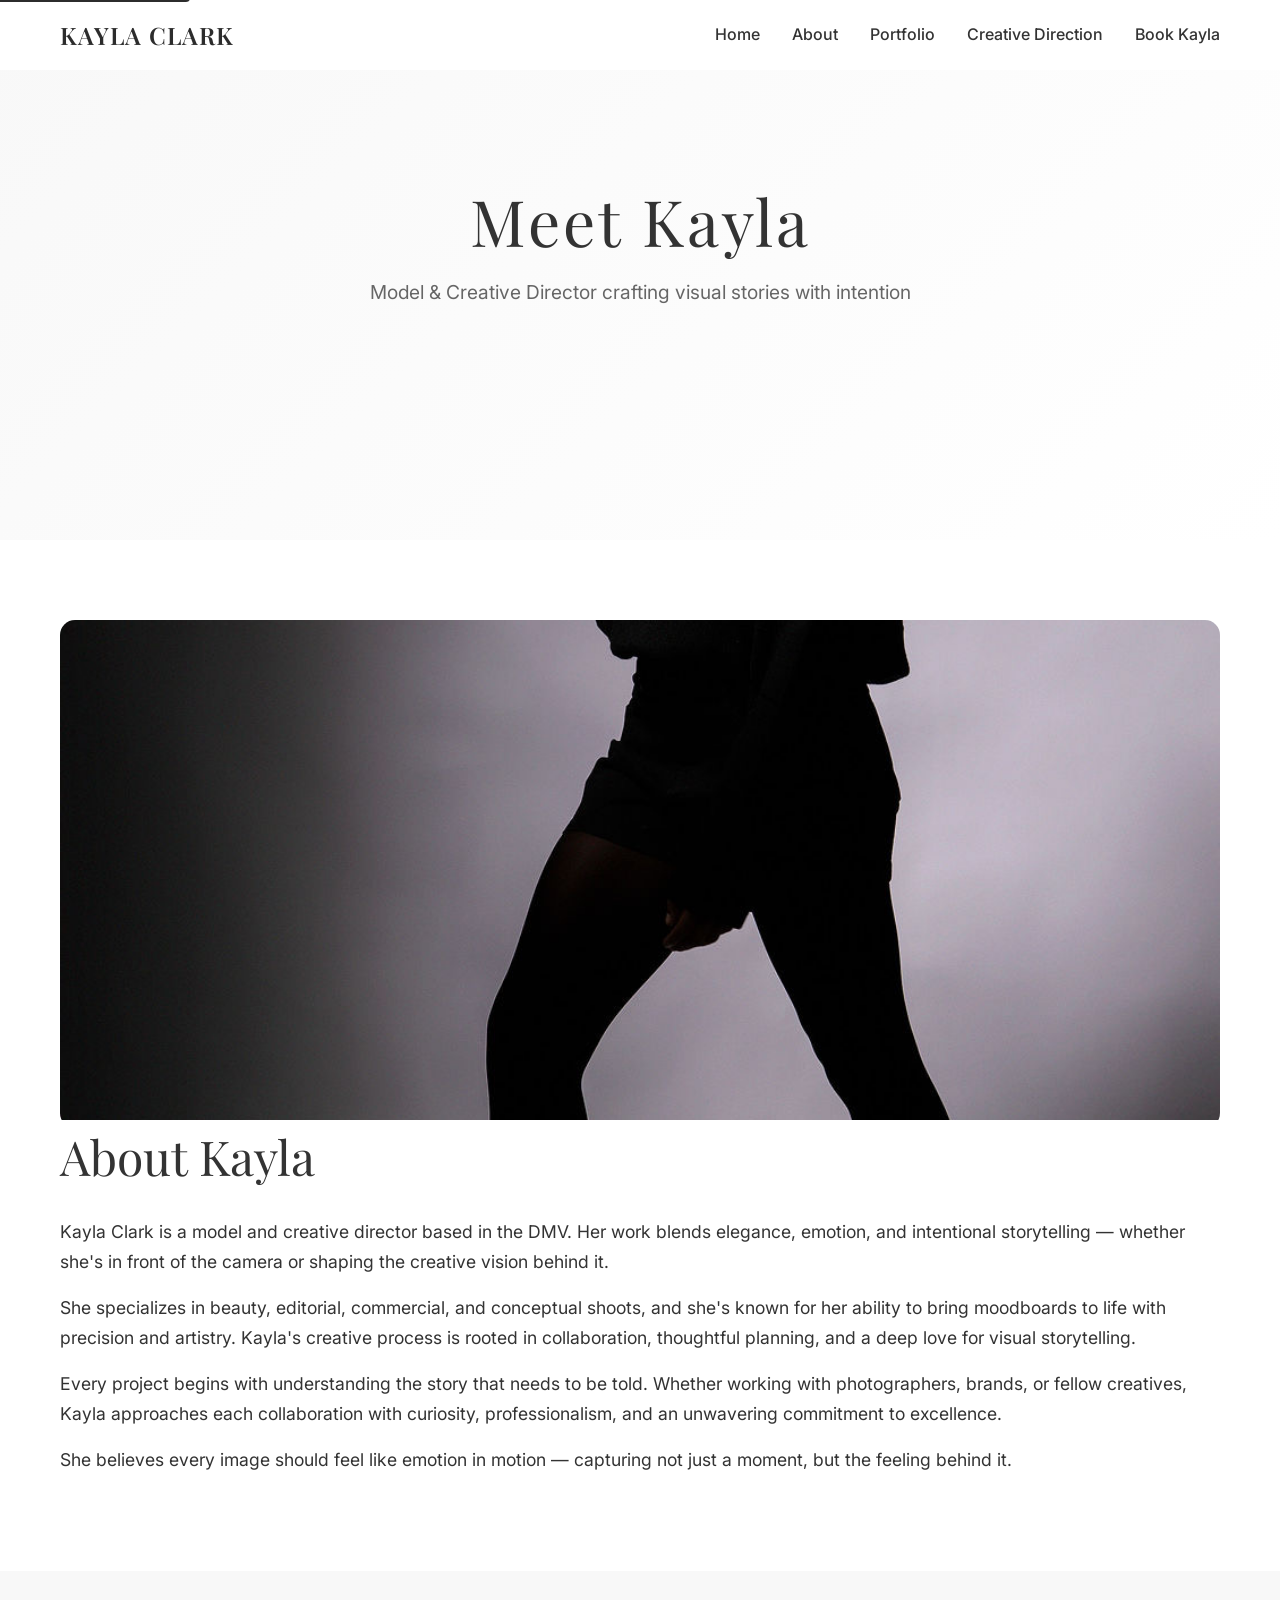
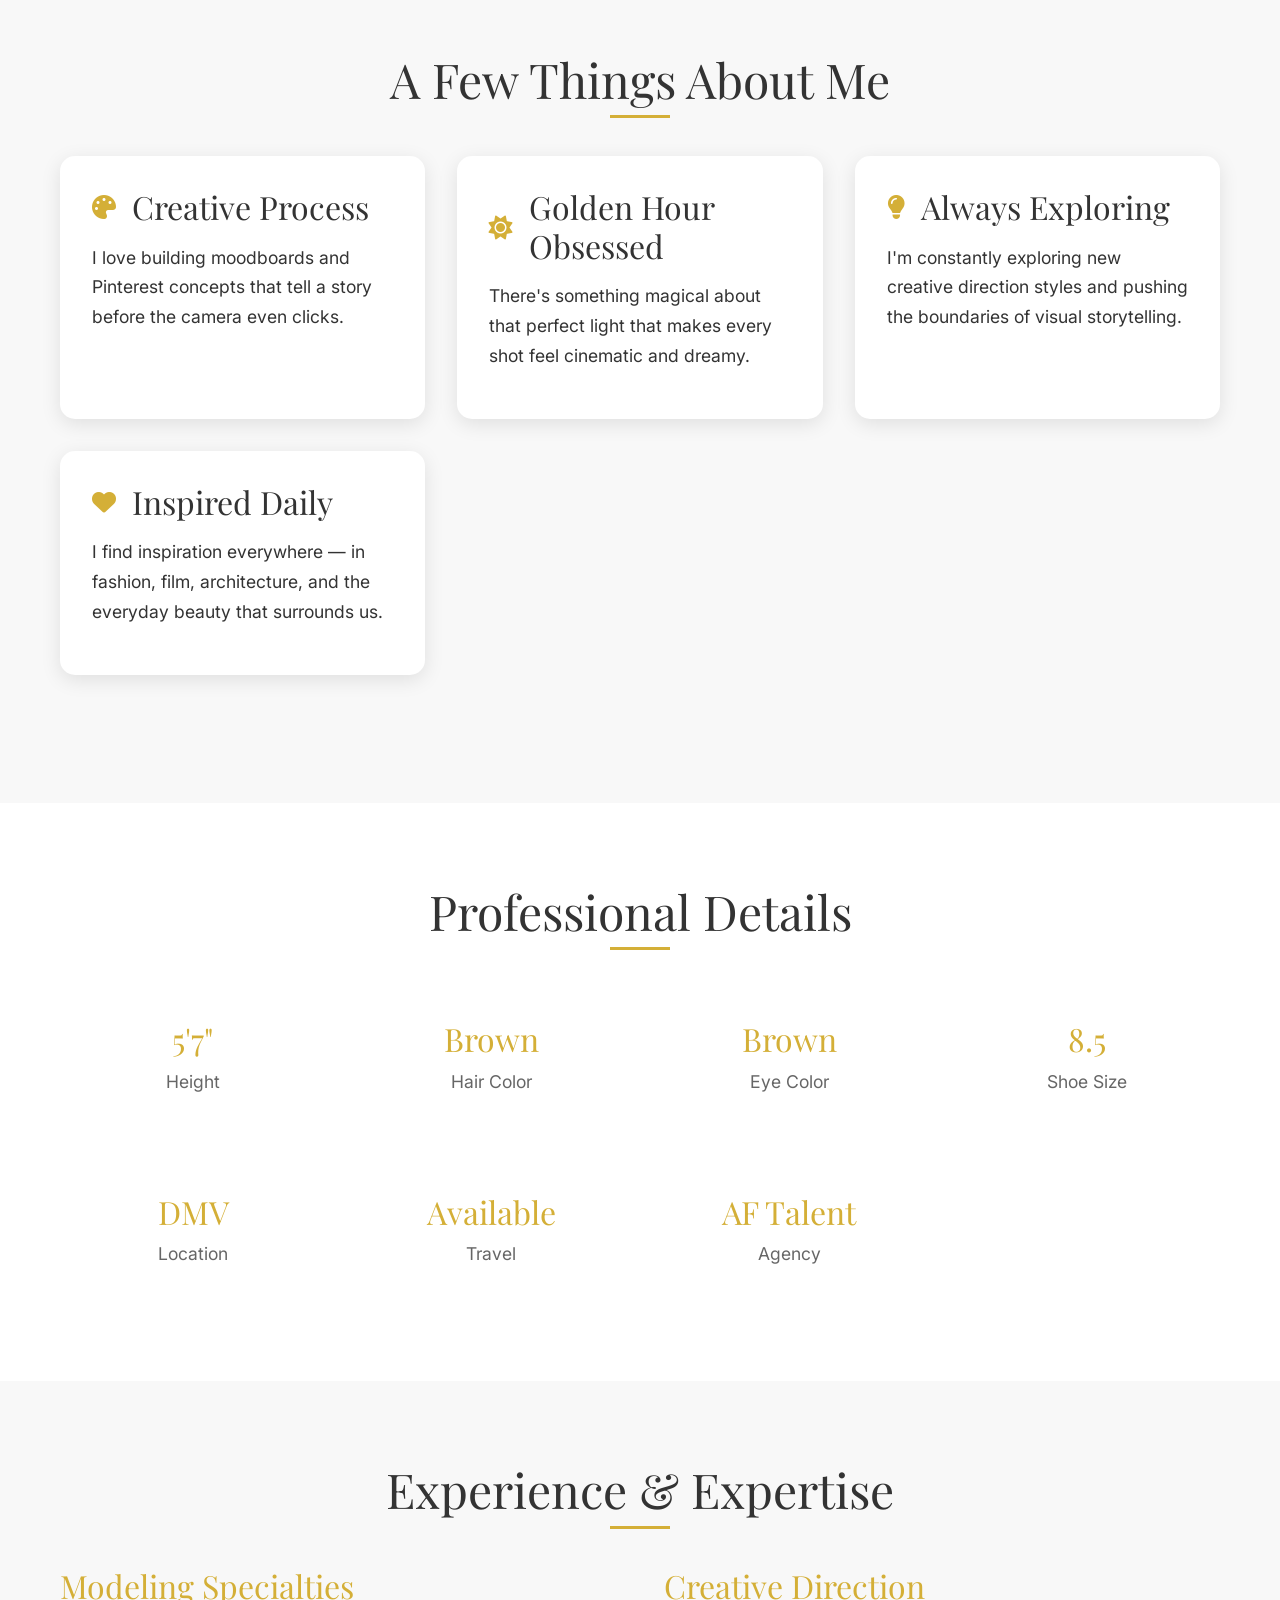
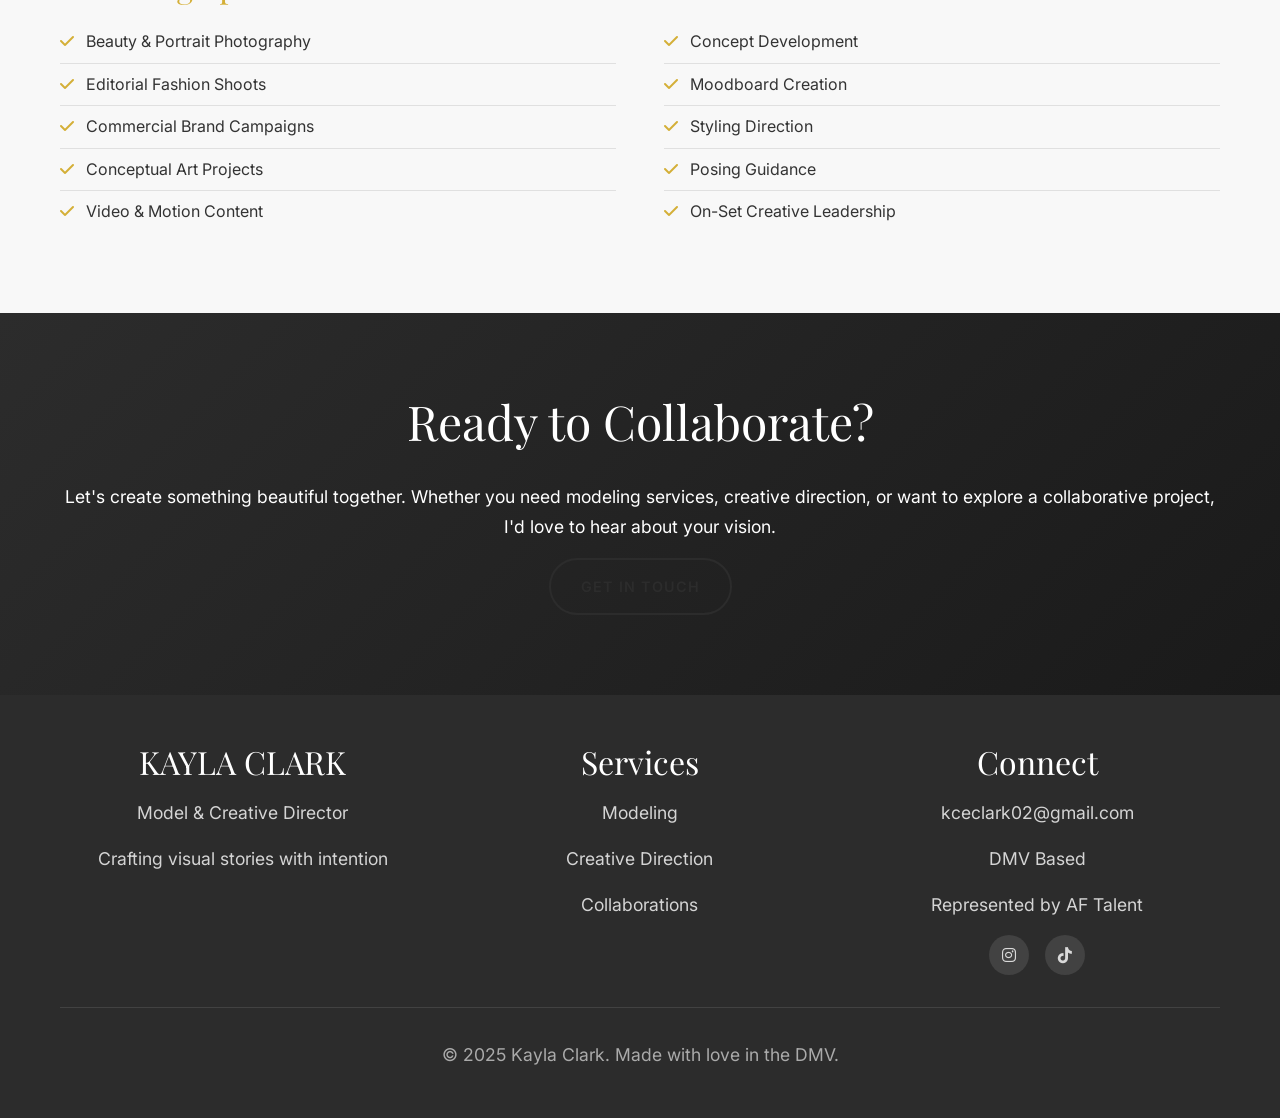
==== commit 30917a08: "Initial commit Created from https://vercel.com/new" ====
--- a/about.html
+++ b/about.html
@@ -6,6 +6,14 @@
     <title>About Kayla Clark - Model & Creative Director | DMV Based</title>
     <meta name="description" content="Meet Kayla Clark, a DMV-based model and creative director known for blending elegance, emotion, and intentional storytelling in every project.">
     
+    <!-- PWA Meta Tags -->
+    <meta name="theme-color" content="#2c2c2c">
+    <link rel="manifest" href="/manifest.json">
+    
+    <!-- Preload critical resources -->
+    <link rel="preload" href="css/styles.css" as="style">
+    <link rel="preload" href="js/main.js" as="script">
+    
     <!-- Fonts -->
     <link rel="preconnect" href="https://fonts.googleapis.com">
     <link rel="preconnect" href="https://fonts.gstatic.com" crossorigin>
@@ -22,8 +30,11 @@
     <link rel="stylesheet" href="css/styles.css">
 </head>
 <body>
+    <!-- Skip to main content for accessibility -->
+    <a href="#main-content" class="skip-link">Skip to main content</a>
+    
     <!-- Navigation -->
-    <nav class="navbar">
+    <nav class="navbar" role="navigation" aria-label="Main navigation">
         <div class="nav-container">
             <a href="index.html" class="logo">KAYLA CLARK</a>
             <ul class="nav-menu">
@@ -33,7 +44,7 @@
                 <li><a href="creative-direction.html" class="nav-link">Creative Direction</a></li>
                 <li><a href="index.html#contact" class="nav-link">Book Kayla</a></li>
             </ul>
-            <div class="hamburger">
+            <div class="hamburger" aria-label="Toggle navigation menu" role="button" tabindex="0">
                 <span></span>
                 <span></span>
                 <span></span>
@@ -42,10 +53,10 @@
     </nav>
 
     <!-- Hero Section -->
-    <section class="hero hero-with-image" style="height: 60vh; background: linear-gradient(135deg, rgba(44, 44, 44, 0.7) 0%, rgba(26, 26, 26, 0.8) 100%), url('images/portfolio/IMG_8813.PNG') center/cover no-repeat;">
-        <div class="hero-content">
-            <h1 class="hero-title" style="font-size: clamp(2.5rem, 6vw, 4rem); color: white;">Meet Kayla</h1>
-            <p class="hero-description" style="color: rgba(255, 255, 255, 0.9);">Model & Creative Director crafting visual stories with intention</p>
+    <section class="hero" style="height: 60vh; background: linear-gradient(135deg, #f8f8f8 0%, #ffffff 100%);">
+        <div class="hero-content" id="main-content">
+            <h1 class="hero-title" style="font-size: clamp(2.5rem, 6vw, 4rem);">Meet Kayla</h1>
+            <p class="hero-description">Model & Creative Director crafting visual stories with intention</p>
         </div>
     </section>
 
@@ -54,8 +65,10 @@
         <div class="container">
             <div class="about-content fade-in">
                 <div class="about-image">
-                    <img src="images/portfolio/IMG_8813.PNG" alt="Kayla Clark - Professional Portrait">
-                    <div class="image-frame"></div>
+                    <img src="images/about/kayla-portrait.jpg" alt="Kayla Clark - Professional Portrait" onerror="this.style.display='none'; this.nextElementSibling.style.display='flex';">
+                    <div class="placeholder-image" style="width: 100%; height: 500px; display: none;">
+                        <span>Kayla Clark<br>Professional Portrait</span>
+                    </div>
                 </div>
                 <div class="about-text">
                     <h2>About Kayla</h2>
@@ -71,36 +84,6 @@
         </div>
     </section>
 
-    <!-- Photo Gallery Section -->
-    <section class="section photo-gallery-section" style="background: var(--secondary-color);">
-        <div class="container">
-            <div class="section-title fade-in">
-                <h2>Through the Lens</h2>
-                <p>A glimpse into Kayla's world</p>
-            </div>
-            <div class="photo-gallery fade-in">
-                <div class="gallery-item gallery-large">
-                    <img src="images/portfolio/DSC08565EDIT.JPG" alt="Golden Hour Portrait">
-                </div>
-                <div class="gallery-item">
-                    <img src="images/portfolio/IMG_8812.PNG" alt="Beauty Shot">
-                </div>
-                <div class="gallery-item">
-                    <img src="images/portfolio/IMG_8817.JPG" alt="Editorial Fashion">
-                </div>
-                <div class="gallery-item gallery-wide">
-                    <img src="images/portfolio/IMG_8818.JPG" alt="High Fashion">
-                </div>
-                <div class="gallery-item">
-                    <img src="images/portfolio/IMG_8828.PNG" alt="Creative Concept">
-                </div>
-                <div class="gallery-item">
-                    <img src="images/portfolio/IMG_8807.PNG" alt="Natural Beauty">
-                </div>
-            </div>
-        </div>
-    </section>
-
     <!-- Fun Facts Section -->
     <section class="section" style="background: var(--secondary-color);">
         <div class="container">
@@ -176,6 +159,10 @@
                     <div style="padding: 2rem;">
                         <h3 style="color: var(--accent-color); font-size: 2rem; margin-bottom: 0.5rem;">Available</h3>
                         <p style="color: var(--text-light); margin: 0;">Travel</p>
+                    </div>
+                    <div style="padding: 2rem;">
+                        <h3 style="color: var(--accent-color); font-size: 2rem; margin-bottom: 0.5rem;">AF Talent</h3>
+                        <p style="color: var(--text-light); margin: 0;">Agency</p>
                     </div>
                 </div>
             </div>
@@ -274,13 +261,14 @@
                 </div>
                 <div class="footer-section">
                     <h3>Connect</h3>
-                    <p><a href="mailto:kaylacierra@gmail.com">kaylacierra@gmail.com</a></p>
+                    <p><a href="mailto:kceclark02@gmail.com">kceclark02@gmail.com</a></p>
                     <p>DMV Based</p>
+                    <p>Represented by AF Talent</p>
                     <div class="social-links">
-                        <a href="https://instagram.com/kaylacierra" target="_blank" class="social-link">
+                        <a href="https://instagram.com/kayla.c1erra.offical" target="_blank" class="social-link">
                             <i class="fab fa-instagram"></i>
                         </a>
-                        <a href="https://tiktok.com/@kaylacierra" target="_blank" class="social-link">
+                        <a class="social-link">
                             <i class="fab fa-tiktok"></i>
                         </a>
                     </div>
--- a/css/styles.css
+++ b/css/styles.css
@@ -60,6 +60,24 @@
     scroll-behavior: smooth;
 }
 
+/* Skip Link for Accessibility */
+.skip-link {
+    position: absolute;
+    top: -40px;
+    left: 0;
+    background: var(--primary-color);
+    color: var(--white);
+    padding: 8px 16px;
+    text-decoration: none;
+    z-index: 10000;
+    border-radius: 0 0 4px 0;
+    font-weight: 600;
+}
+
+.skip-link:focus {
+    top: 0;
+}
+
 /* Container */
 .container {
     max-width: 1200px;
@@ -157,86 +175,9 @@
     align-items: center;
     justify-content: center;
     position: relative;
-    background: linear-gradient(135deg, rgba(248, 248, 248, 0.95) 0%, rgba(255, 255, 255, 0.95) 100%), url('../images/hero-bg.jpg') center/cover no-repeat;
+    background: linear-gradient(135deg, var(--secondary-color) 0%, #ffffff 100%);
     overflow: hidden;
 }
-
-.hero::before {
-    content: '';
-    position: absolute;
-    top: 0;
-    left: 0;
-    right: 0;
-    bottom: 0;
-    background: radial-gradient(circle at 30% 50%, rgba(212, 175, 55, 0.1) 0%, transparent 50%);
-    z-index: 1;
-}
-
-/* Creative Hero Image Collage */
-.hero-image-collage {
-    position: absolute;
-    top: 0;
-    left: 0;
-    width: 100%;
-    height: 100%;
-    z-index: 0;
-    opacity: 0.15;
-}
-
-.collage-item {
-    position: absolute;
-    overflow: hidden;
-    border-radius: 20px;
-    box-shadow: 0 20px 60px rgba(0, 0, 0, 0.3);
-    animation: float 20s ease-in-out infinite;
-}
-
-.collage-item img {
-    width: 100%;
-    height: 100%;
-    object-fit: cover;
-    filter: grayscale(30%);
-}
-
-.collage-1 {
-    width: 300px;
-    height: 400px;
-    top: 10%;
-    left: 5%;
-    transform: rotate(-5deg);
-    animation-delay: 0s;
-}
-
-.collage-2 {
-    width: 250px;
-    height: 350px;
-    top: 50%;
-    right: 8%;
-    transform: rotate(8deg);
-    animation-delay: 5s;
-}
-
-.collage-3 {
-    width: 280px;
-    height: 380px;
-    bottom: 10%;
-    left: 50%;
-    transform: translateX(-50%) rotate(-3deg);
-    animation-delay: 10s;
-}
-
-@keyframes float {
-    0%, 100% {
-        transform: translateY(0) rotate(var(--rotation, 0deg));
-    }
-    50% {
-        transform: translateY(-20px) rotate(calc(var(--rotation, 0deg) + 2deg));
-    }
-}
-
-.collage-1 { --rotation: -5deg; }
-.collage-2 { --rotation: 8deg; }
-.collage-3 { --rotation: -3deg; }
 
 .hero-content {
     text-align: center;
@@ -250,27 +191,24 @@
     font-weight: 300;
     letter-spacing: 3px;
     margin-bottom: 1rem;
-    opacity: 0;
-    transform: translateY(50px);
-    animation: fadeInUp 1s ease-out 0.5s forwards;
+    opacity: 1;
+    transform: translateY(0);
 }
 
 .hero-subtitle {
     font-size: clamp(1.2rem, 3vw, 1.8rem);
     color: var(--text-light);
     margin-bottom: 1rem;
-    opacity: 0;
-    transform: translateY(30px);
-    animation: fadeInUp 1s ease-out 0.8s forwards;
+    opacity: 1;
+    transform: translateY(0);
 }
 
 .hero-description {
     font-size: 1.2rem;
     color: var(--text-light);
     margin-bottom: 3rem;
-    opacity: 0;
-    transform: translateY(30px);
-    animation: fadeInUp 1s ease-out 1.1s forwards;
+    opacity: 1;
+    transform: translateY(0);
 }
 
 .hero-buttons {
@@ -278,6 +216,30 @@
     gap: 1.5rem;
     justify-content: center;
     flex-wrap: wrap;
+    opacity: 1;
+    transform: translateY(0);
+}
+
+/* Animated versions for when JS is enabled */
+.js .hero-title {
+    opacity: 0;
+    transform: translateY(50px);
+    animation: fadeInUp 1s ease-out 0.5s forwards;
+}
+
+.js .hero-subtitle {
+    opacity: 0;
+    transform: translateY(30px);
+    animation: fadeInUp 1s ease-out 0.8s forwards;
+}
+
+.js .hero-description {
+    opacity: 0;
+    transform: translateY(30px);
+    animation: fadeInUp 1s ease-out 1.1s forwards;
+}
+
+.js .hero-buttons {
     opacity: 0;
     transform: translateY(30px);
     animation: fadeInUp 1s ease-out 1.4s forwards;
@@ -346,50 +308,12 @@
     background: var(--accent-color);
 }
 
-/* Featured Work Grid - Creative Masonry Layout */
+/* Featured Work Grid */
 .work-grid {
     display: grid;
     grid-template-columns: repeat(auto-fit, minmax(300px, 1fr));
     gap: 2rem;
     margin-bottom: 3rem;
-}
-
-/* Creative Mosaic Layout Alternative */
-.work-grid.mosaic {
-    display: grid;
-    grid-template-columns: repeat(6, 1fr);
-    grid-auto-rows: 200px;
-    gap: 1rem;
-}
-
-.work-grid.mosaic .work-item:nth-child(1) {
-    grid-column: span 2;
-    grid-row: span 2;
-}
-
-.work-grid.mosaic .work-item:nth-child(2) {
-    grid-column: span 2;
-    grid-row: span 1;
-}
-
-.work-grid.mosaic .work-item:nth-child(3) {
-    grid-column: span 2;
-    grid-row: span 1;
-}
-
-.work-grid.mosaic .work-item:nth-child(4) {
-    grid-column: span 3;
-    grid-row: span 2;
-}
-
-.work-grid.mosaic .work-item:nth-child(5) {
-    grid-column: span 3;
-    grid-row: span 2;
-}
-
-.work-grid.mosaic .work-item:nth-child(6) {
-    grid-column: span 2;
-    grid-row: span 2;
 }
 
 .work-item {
@@ -478,84 +402,6 @@
     transform: scale(1.05);
 }
 
-/* Decorative Frame for About Image */
-.image-frame {
-    position: absolute;
-    top: -10px;
-    left: -10px;
-    right: -10px;
-    bottom: -10px;
-    border: 3px solid var(--accent-color);
-    border-radius: 20px;
-    pointer-events: none;
-    opacity: 0;
-    transition: var(--transition-smooth);
-}
-
-.about-image:hover .image-frame {
-    opacity: 0.5;
-    top: -15px;
-    left: -15px;
-    right: -15px;
-    bottom: -15px;
-}
-
-/* Photo Gallery Section */
-.photo-gallery {
-    display: grid;
-    grid-template-columns: repeat(auto-fit, minmax(280px, 1fr));
-    gap: 1.5rem;
-    margin-top: 2rem;
-}
-
-.gallery-item {
-    position: relative;
-    overflow: hidden;
-    border-radius: 15px;
-    aspect-ratio: 3/4;
-    cursor: pointer;
-    transition: var(--transition-smooth);
-    box-shadow: 0 10px 30px rgba(0, 0, 0, 0.1);
-}
-
-.gallery-item.gallery-large {
-    grid-column: span 2;
-    aspect-ratio: 16/9;
-}
-
-.gallery-item.gallery-wide {
-    grid-column: span 2;
-}
-
-.gallery-item img {
-    width: 100%;
-    height: 100%;
-    object-fit: cover;
-    transition: var(--transition-slow);
-    filter: brightness(0.95);
-}
-
-.gallery-item:hover img {
-    transform: scale(1.08);
-    filter: brightness(1);
-}
-
-.gallery-item::after {
-    content: '';
-    position: absolute;
-    top: 0;
-    left: 0;
-    right: 0;
-    bottom: 0;
-    background: linear-gradient(to bottom, transparent 50%, rgba(0, 0, 0, 0.2) 100%);
-    opacity: 0;
-    transition: var(--transition-smooth);
-}
-
-.gallery-item:hover::after {
-    opacity: 1;
-}
-
 /* Creative Direction Preview */
 .creative-preview {
     text-align: center;
@@ -655,12 +501,23 @@
 
 /* Scroll Animations */
 .fade-in {
+    opacity: 1;
+    transform: translateY(0);
+    transition: var(--transition-slow);
+}
+
+.fade-in.visible {
+    opacity: 1;
+    transform: translateY(0);
+}
+
+/* Only hide content initially if JavaScript is enabled */
+.js .fade-in {
     opacity: 0;
     transform: translateY(30px);
-    transition: var(--transition-slow);
-}
-
-.fade-in.visible {
+}
+
+.js .fade-in.visible {
     opacity: 1;
     transform: translateY(0);
 }
@@ -692,6 +549,16 @@
         visibility: visible;
     }
     
+    /* Fix hero section for mobile */
+    .hero {
+        height: 70vh;
+        min-height: 500px;
+    }
+    
+    .hero-background img {
+        object-position: center center;
+    }
+    
     .hero-buttons {
         flex-direction: column;
         align-items: center;
@@ -716,6 +583,12 @@
     :root {
         --container-padding: 0 15px;
         --section-padding: 60px 0;
+    }
+    
+    /* Further reduce hero height on small phones */
+    .hero {
+        height: 60vh;
+        min-height: 450px;
     }
     
     .hero-title {
@@ -870,8 +743,8 @@
     }
 }
 
-/* Video Background */
-.video-background {
+/* Hero Background */
+.hero-background {
     position: absolute;
     top: 0;
     left: 0;
@@ -881,7 +754,7 @@
     z-index: 1;
 }
 
-.video-background video {
+.hero-background img {
     width: 100%;
     height: 100%;
     object-fit: cover;
@@ -890,15 +763,17 @@
 
 /* Image Placeholders */
 .placeholder-image {
-    background: linear-gradient(135deg, #f0f0f0 0%, #e0e0e0 100%);
+    background: linear-gradient(135deg, #f8f8f8 0%, #e8e8e8 100%);
     display: flex;
     align-items: center;
     justify-content: center;
-    color: #999;
+    color: #666;
     font-size: 1rem;
     text-align: center;
     position: relative;
     overflow: hidden;
+    border: 2px solid #e0e0e0;
+    border-radius: 8px;
 }
 
 .placeholder-image::before {
@@ -908,17 +783,19 @@
     left: 0;
     right: 0;
     bottom: 0;
-    background: url('data:image/svg+xml,<svg xmlns="http://www.w3.org/2000/svg" viewBox="0 0 100 100"><rect width="100" height="100" fill="%23f8f8f8"/><circle cx="35" cy="35" r="8" fill="%23ddd"/><polygon points="20,70 50,40 80,70 80,80 20,80" fill="%23ddd"/></svg>') center/cover;
-    opacity: 0.3;
+    background: url('data:image/svg+xml,<svg xmlns="http://www.w3.org/2000/svg" viewBox="0 0 100 100"><rect width="100" height="100" fill="%23f8f8f8"/><circle cx="35" cy="35" r="8" fill="%23ccc"/><polygon points="20,70 50,40 80,70 80,80 20,80" fill="%23ccc"/></svg>') center/cover;
+    opacity: 0.4;
 }
 
 .placeholder-image span {
     position: relative;
     z-index: 1;
-    background: rgba(255,255,255,0.9);
-    padding: 0.5rem 1rem;
-    border-radius: 4px;
-    font-weight: 500;
+    background: rgba(255,255,255,0.95);
+    padding: 0.8rem 1.2rem;
+    border-radius: 6px;
+    font-weight: 600;
+    color: #555;
+    box-shadow: 0 2px 8px rgba(0,0,0,0.1);
 }
 
 /* Utility Classes */
@@ -935,53 +812,4 @@
 .mt-3 { margin-top: 3rem; }
 
 .hidden { display: none; }
-.visible { display: block; }
-
-/* Hero with Image Overlay */
-.hero-with-image {
-    position: relative;
-    background-attachment: fixed !important;
-    background-position: center !important;
-    background-size: cover !important;
-}
-
-.hero-with-image .hero-content {
-    position: relative;
-    z-index: 10;
-}
-
-/* Responsive adjustments for photo gallery */
-@media (max-width: 768px) {
-    .photo-gallery {
-        grid-template-columns: 1fr;
-    }
-    
-    .gallery-item.gallery-large,
-    .gallery-item.gallery-wide {
-        grid-column: span 1;
-    }
-    
-    .hero-image-collage {
-        opacity: 0.1;
-    }
-    
-    .collage-item {
-        width: 200px !important;
-        height: 280px !important;
-    }
-    
-    .collage-1 {
-        top: 5%;
-        left: 2%;
-    }
-    
-    .collage-2 {
-        top: 40%;
-        right: 2%;
-    }
-    
-    .collage-3 {
-        bottom: 5%;
-        left: 50%;
-    }
-}+.visible { display: block; }
--- a/css/styles.css
+++ b/css/styles.css
@@ -60,6 +60,24 @@
     scroll-behavior: smooth;
 }
 
+/* Skip Link for Accessibility */
+.skip-link {
+    position: absolute;
+    top: -40px;
+    left: 0;
+    background: var(--primary-color);
+    color: var(--white);
+    padding: 8px 16px;
+    text-decoration: none;
+    z-index: 10000;
+    border-radius: 0 0 4px 0;
+    font-weight: 600;
+}
+
+.skip-link:focus {
+    top: 0;
+}
+
 /* Container */
 .container {
     max-width: 1200px;
@@ -157,86 +175,9 @@
     align-items: center;
     justify-content: center;
     position: relative;
-    background: linear-gradient(135deg, rgba(248, 248, 248, 0.95) 0%, rgba(255, 255, 255, 0.95) 100%), url('../images/hero-bg.jpg') center/cover no-repeat;
+    background: linear-gradient(135deg, var(--secondary-color) 0%, #ffffff 100%);
     overflow: hidden;
 }
-
-.hero::before {
-    content: '';
-    position: absolute;
-    top: 0;
-    left: 0;
-    right: 0;
-    bottom: 0;
-    background: radial-gradient(circle at 30% 50%, rgba(212, 175, 55, 0.1) 0%, transparent 50%);
-    z-index: 1;
-}
-
-/* Creative Hero Image Collage */
-.hero-image-collage {
-    position: absolute;
-    top: 0;
-    left: 0;
-    width: 100%;
-    height: 100%;
-    z-index: 0;
-    opacity: 0.15;
-}
-
-.collage-item {
-    position: absolute;
-    overflow: hidden;
-    border-radius: 20px;
-    box-shadow: 0 20px 60px rgba(0, 0, 0, 0.3);
-    animation: float 20s ease-in-out infinite;
-}
-
-.collage-item img {
-    width: 100%;
-    height: 100%;
-    object-fit: cover;
-    filter: grayscale(30%);
-}
-
-.collage-1 {
-    width: 300px;
-    height: 400px;
-    top: 10%;
-    left: 5%;
-    transform: rotate(-5deg);
-    animation-delay: 0s;
-}
-
-.collage-2 {
-    width: 250px;
-    height: 350px;
-    top: 50%;
-    right: 8%;
-    transform: rotate(8deg);
-    animation-delay: 5s;
-}
-
-.collage-3 {
-    width: 280px;
-    height: 380px;
-    bottom: 10%;
-    left: 50%;
-    transform: translateX(-50%) rotate(-3deg);
-    animation-delay: 10s;
-}
-
-@keyframes float {
-    0%, 100% {
-        transform: translateY(0) rotate(var(--rotation, 0deg));
-    }
-    50% {
-        transform: translateY(-20px) rotate(calc(var(--rotation, 0deg) + 2deg));
-    }
-}
-
-.collage-1 { --rotation: -5deg; }
-.collage-2 { --rotation: 8deg; }
-.collage-3 { --rotation: -3deg; }
 
 .hero-content {
     text-align: center;
@@ -250,27 +191,24 @@
     font-weight: 300;
     letter-spacing: 3px;
     margin-bottom: 1rem;
-    opacity: 0;
-    transform: translateY(50px);
-    animation: fadeInUp 1s ease-out 0.5s forwards;
+    opacity: 1;
+    transform: translateY(0);
 }
 
 .hero-subtitle {
     font-size: clamp(1.2rem, 3vw, 1.8rem);
     color: var(--text-light);
     margin-bottom: 1rem;
-    opacity: 0;
-    transform: translateY(30px);
-    animation: fadeInUp 1s ease-out 0.8s forwards;
+    opacity: 1;
+    transform: translateY(0);
 }
 
 .hero-description {
     font-size: 1.2rem;
     color: var(--text-light);
     margin-bottom: 3rem;
-    opacity: 0;
-    transform: translateY(30px);
-    animation: fadeInUp 1s ease-out 1.1s forwards;
+    opacity: 1;
+    transform: translateY(0);
 }
 
 .hero-buttons {
@@ -278,6 +216,30 @@
     gap: 1.5rem;
     justify-content: center;
     flex-wrap: wrap;
+    opacity: 1;
+    transform: translateY(0);
+}
+
+/* Animated versions for when JS is enabled */
+.js .hero-title {
+    opacity: 0;
+    transform: translateY(50px);
+    animation: fadeInUp 1s ease-out 0.5s forwards;
+}
+
+.js .hero-subtitle {
+    opacity: 0;
+    transform: translateY(30px);
+    animation: fadeInUp 1s ease-out 0.8s forwards;
+}
+
+.js .hero-description {
+    opacity: 0;
+    transform: translateY(30px);
+    animation: fadeInUp 1s ease-out 1.1s forwards;
+}
+
+.js .hero-buttons {
     opacity: 0;
     transform: translateY(30px);
     animation: fadeInUp 1s ease-out 1.4s forwards;
@@ -346,50 +308,12 @@
     background: var(--accent-color);
 }
 
-/* Featured Work Grid - Creative Masonry Layout */
+/* Featured Work Grid */
 .work-grid {
     display: grid;
     grid-template-columns: repeat(auto-fit, minmax(300px, 1fr));
     gap: 2rem;
     margin-bottom: 3rem;
-}
-
-/* Creative Mosaic Layout Alternative */
-.work-grid.mosaic {
-    display: grid;
-    grid-template-columns: repeat(6, 1fr);
-    grid-auto-rows: 200px;
-    gap: 1rem;
-}
-
-.work-grid.mosaic .work-item:nth-child(1) {
-    grid-column: span 2;
-    grid-row: span 2;
-}
-
-.work-grid.mosaic .work-item:nth-child(2) {
-    grid-column: span 2;
-    grid-row: span 1;
-}
-
-.work-grid.mosaic .work-item:nth-child(3) {
-    grid-column: span 2;
-    grid-row: span 1;
-}
-
-.work-grid.mosaic .work-item:nth-child(4) {
-    grid-column: span 3;
-    grid-row: span 2;
-}
-
-.work-grid.mosaic .work-item:nth-child(5) {
-    grid-column: span 3;
-    grid-row: span 2;
-}
-
-.work-grid.mosaic .work-item:nth-child(6) {
-    grid-column: span 2;
-    grid-row: span 2;
 }
 
 .work-item {
@@ -478,84 +402,6 @@
     transform: scale(1.05);
 }
 
-/* Decorative Frame for About Image */
-.image-frame {
-    position: absolute;
-    top: -10px;
-    left: -10px;
-    right: -10px;
-    bottom: -10px;
-    border: 3px solid var(--accent-color);
-    border-radius: 20px;
-    pointer-events: none;
-    opacity: 0;
-    transition: var(--transition-smooth);
-}
-
-.about-image:hover .image-frame {
-    opacity: 0.5;
-    top: -15px;
-    left: -15px;
-    right: -15px;
-    bottom: -15px;
-}
-
-/* Photo Gallery Section */
-.photo-gallery {
-    display: grid;
-    grid-template-columns: repeat(auto-fit, minmax(280px, 1fr));
-    gap: 1.5rem;
-    margin-top: 2rem;
-}
-
-.gallery-item {
-    position: relative;
-    overflow: hidden;
-    border-radius: 15px;
-    aspect-ratio: 3/4;
-    cursor: pointer;
-    transition: var(--transition-smooth);
-    box-shadow: 0 10px 30px rgba(0, 0, 0, 0.1);
-}
-
-.gallery-item.gallery-large {
-    grid-column: span 2;
-    aspect-ratio: 16/9;
-}
-
-.gallery-item.gallery-wide {
-    grid-column: span 2;
-}
-
-.gallery-item img {
-    width: 100%;
-    height: 100%;
-    object-fit: cover;
-    transition: var(--transition-slow);
-    filter: brightness(0.95);
-}
-
-.gallery-item:hover img {
-    transform: scale(1.08);
-    filter: brightness(1);
-}
-
-.gallery-item::after {
-    content: '';
-    position: absolute;
-    top: 0;
-    left: 0;
-    right: 0;
-    bottom: 0;
-    background: linear-gradient(to bottom, transparent 50%, rgba(0, 0, 0, 0.2) 100%);
-    opacity: 0;
-    transition: var(--transition-smooth);
-}
-
-.gallery-item:hover::after {
-    opacity: 1;
-}
-
 /* Creative Direction Preview */
 .creative-preview {
     text-align: center;
@@ -655,12 +501,23 @@
 
 /* Scroll Animations */
 .fade-in {
+    opacity: 1;
+    transform: translateY(0);
+    transition: var(--transition-slow);
+}
+
+.fade-in.visible {
+    opacity: 1;
+    transform: translateY(0);
+}
+
+/* Only hide content initially if JavaScript is enabled */
+.js .fade-in {
     opacity: 0;
     transform: translateY(30px);
-    transition: var(--transition-slow);
-}
-
-.fade-in.visible {
+}
+
+.js .fade-in.visible {
     opacity: 1;
     transform: translateY(0);
 }
@@ -692,6 +549,16 @@
         visibility: visible;
     }
     
+    /* Fix hero section for mobile */
+    .hero {
+        height: 70vh;
+        min-height: 500px;
+    }
+    
+    .hero-background img {
+        object-position: center center;
+    }
+    
     .hero-buttons {
         flex-direction: column;
         align-items: center;
@@ -716,6 +583,12 @@
     :root {
         --container-padding: 0 15px;
         --section-padding: 60px 0;
+    }
+    
+    /* Further reduce hero height on small phones */
+    .hero {
+        height: 60vh;
+        min-height: 450px;
     }
     
     .hero-title {
@@ -870,8 +743,8 @@
     }
 }
 
-/* Video Background */
-.video-background {
+/* Hero Background */
+.hero-background {
     position: absolute;
     top: 0;
     left: 0;
@@ -881,7 +754,7 @@
     z-index: 1;
 }
 
-.video-background video {
+.hero-background img {
     width: 100%;
     height: 100%;
     object-fit: cover;
@@ -890,15 +763,17 @@
 
 /* Image Placeholders */
 .placeholder-image {
-    background: linear-gradient(135deg, #f0f0f0 0%, #e0e0e0 100%);
+    background: linear-gradient(135deg, #f8f8f8 0%, #e8e8e8 100%);
     display: flex;
     align-items: center;
     justify-content: center;
-    color: #999;
+    color: #666;
     font-size: 1rem;
     text-align: center;
     position: relative;
     overflow: hidden;
+    border: 2px solid #e0e0e0;
+    border-radius: 8px;
 }
 
 .placeholder-image::before {
@@ -908,17 +783,19 @@
     left: 0;
     right: 0;
     bottom: 0;
-    background: url('data:image/svg+xml,<svg xmlns="http://www.w3.org/2000/svg" viewBox="0 0 100 100"><rect width="100" height="100" fill="%23f8f8f8"/><circle cx="35" cy="35" r="8" fill="%23ddd"/><polygon points="20,70 50,40 80,70 80,80 20,80" fill="%23ddd"/></svg>') center/cover;
-    opacity: 0.3;
+    background: url('data:image/svg+xml,<svg xmlns="http://www.w3.org/2000/svg" viewBox="0 0 100 100"><rect width="100" height="100" fill="%23f8f8f8"/><circle cx="35" cy="35" r="8" fill="%23ccc"/><polygon points="20,70 50,40 80,70 80,80 20,80" fill="%23ccc"/></svg>') center/cover;
+    opacity: 0.4;
 }
 
 .placeholder-image span {
     position: relative;
     z-index: 1;
-    background: rgba(255,255,255,0.9);
-    padding: 0.5rem 1rem;
-    border-radius: 4px;
-    font-weight: 500;
+    background: rgba(255,255,255,0.95);
+    padding: 0.8rem 1.2rem;
+    border-radius: 6px;
+    font-weight: 600;
+    color: #555;
+    box-shadow: 0 2px 8px rgba(0,0,0,0.1);
 }
 
 /* Utility Classes */
@@ -935,53 +812,4 @@
 .mt-3 { margin-top: 3rem; }
 
 .hidden { display: none; }
-.visible { display: block; }
-
-/* Hero with Image Overlay */
-.hero-with-image {
-    position: relative;
-    background-attachment: fixed !important;
-    background-position: center !important;
-    background-size: cover !important;
-}
-
-.hero-with-image .hero-content {
-    position: relative;
-    z-index: 10;
-}
-
-/* Responsive adjustments for photo gallery */
-@media (max-width: 768px) {
-    .photo-gallery {
-        grid-template-columns: 1fr;
-    }
-    
-    .gallery-item.gallery-large,
-    .gallery-item.gallery-wide {
-        grid-column: span 1;
-    }
-    
-    .hero-image-collage {
-        opacity: 0.1;
-    }
-    
-    .collage-item {
-        width: 200px !important;
-        height: 280px !important;
-    }
-    
-    .collage-1 {
-        top: 5%;
-        left: 2%;
-    }
-    
-    .collage-2 {
-        top: 40%;
-        right: 2%;
-    }
-    
-    .collage-3 {
-        bottom: 5%;
-        left: 50%;
-    }
-}+.visible { display: block; }
